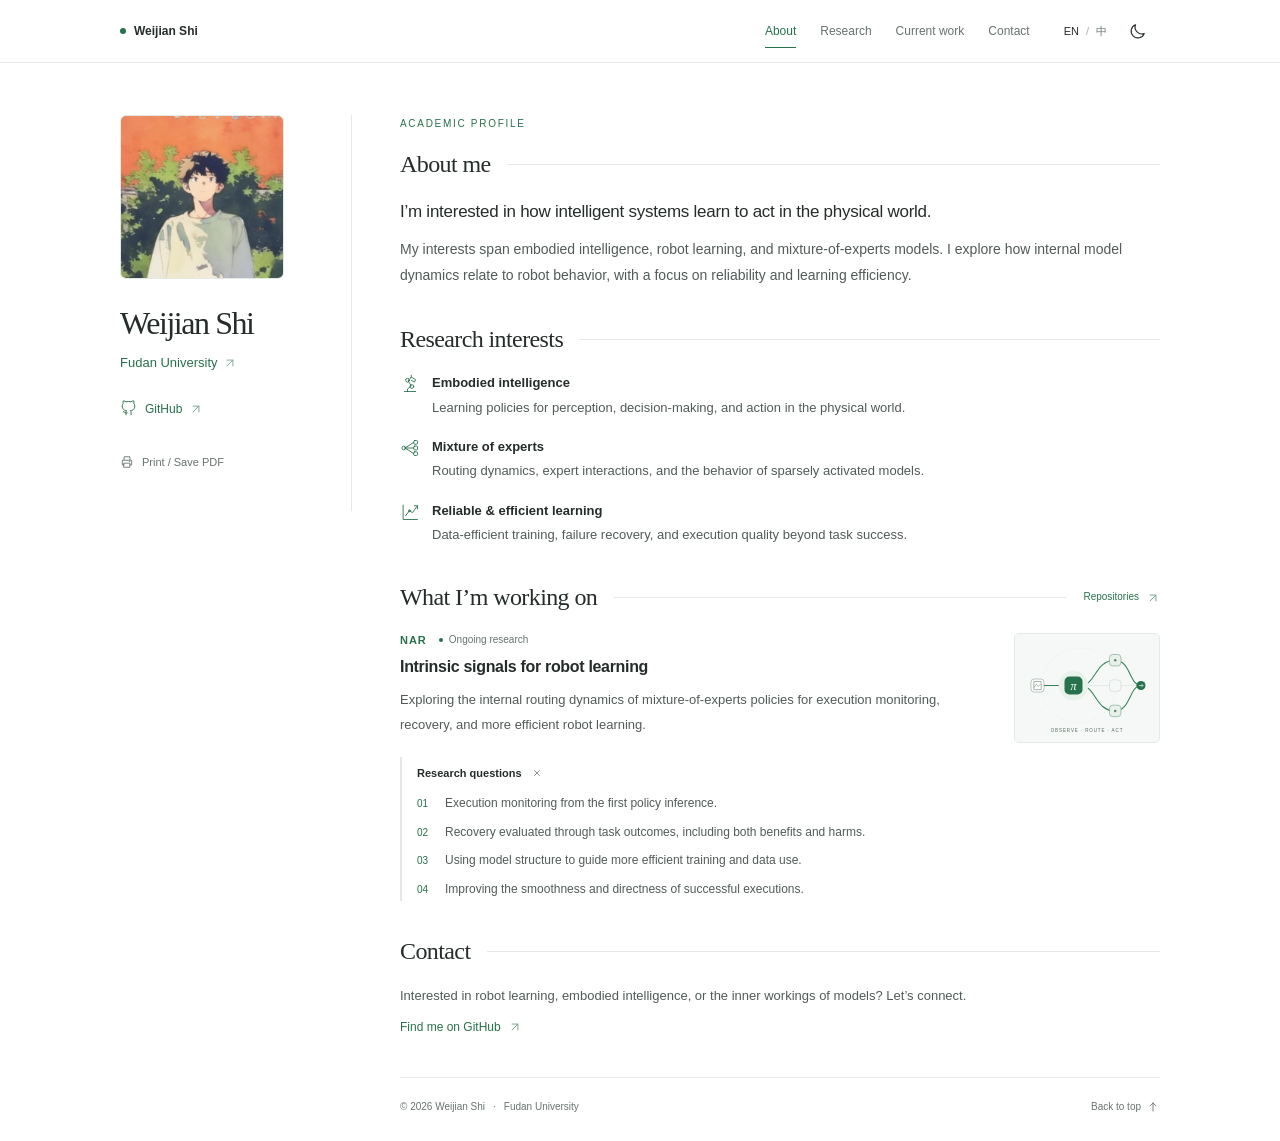
==== index.html @ e6be7014 "Rename research projects to what I am working on" ====
<!doctype html>
<html lang="en" data-theme="light">
<head>
  <meta charset="utf-8">
  <meta name="viewport" content="width=device-width, initial-scale=1">
  <meta name="color-scheme" content="light dark">
  <meta name="theme-color" content="#ffffff">
  <title>Weijian Shi | Fudan University</title>
  <meta name="description" content="Weijian Shi at Fudan University. Research interests in embodied intelligence, robot learning, and mixture-of-experts models." data-en="Weijian Shi at Fudan University. Research interests in embodied intelligence, robot learning, and mixture-of-experts models." data-zh="Weijian Shi，复旦大学。关注具身智能、机器人学习与混合专家模型。">
  <link rel="canonical" href="https://weijiansh1.github.io/weijianshi.github.io/">
  <meta property="og:type" content="website">
  <meta property="og:title" content="Weijian Shi | Fudan University">
  <meta property="og:description" content="Weijian Shi at Fudan University. Research interests in embodied intelligence, robot learning, and mixture-of-experts models." data-en="Weijian Shi at Fudan University. Research interests in embodied intelligence, robot learning, and mixture-of-experts models." data-zh="Weijian Shi，复旦大学。关注具身智能、机器人学习与混合专家模型。">
  <meta property="og:url" content="https://weijiansh1.github.io/weijianshi.github.io/">
  <link rel="icon" type="image/svg+xml" href="assets/favicon.svg">
  <script src="assets/preferences.js"></script>
  <link rel="stylesheet" href="assets/resume.css">
  <script src="assets/main.js" defer></script>
  <script type="application/ld+json">{"@context": "https://schema.org", "@type": "Person", "name": "Weijian Shi", "url": "https://weijiansh1.github.io/weijianshi.github.io/", "affiliation": {"@type": "Organization", "name": "Fudan University"}, "sameAs": ["https://github.com/weijiansh1"]}</script>
</head>
<body>
  <a class="skip-link" href="#main" data-en="Skip to content" data-zh="跳转到正文">Skip to content</a>
  <svg class="icon-library" xmlns="http://www.w3.org/2000/svg" aria-hidden="true">
    <symbol id="icon-external" viewBox="0 0 24 24"><path d="M7 17 17 7M7 7h10v10"/></symbol>
    <symbol id="icon-github" viewBox="0 0 24 24"><path d="M9 19c-4 1.2-4-2-6-2m12 5v-3.9a3.4 3.4 0 0 0-1-2.6c3.3-.4 6.8-1.6 6.8-7.3a5.7 5.7 0 0 0-1.5-4 5.3 5.3 0 0 0-.1-4s-1.3-.4-4.3 1.5a14.7 14.7 0 0 0-7.8 0C4.1-.2 2.8.2 2.8.2a5.3 5.3 0 0 0-.1 4 5.7 5.7 0 0 0-1.5 4c0 5.7 3.5 6.9 6.8 7.3a3.4 3.4 0 0 0-1 2.6V22" transform="translate(2 1) scale(.85)"/></symbol>
    <symbol id="icon-moon" viewBox="0 0 24 24"><path d="M20.3 15.3A9 9 0 0 1 8.7 3.7 9 9 0 1 0 20.3 15.3Z"/></symbol>
    <symbol id="icon-sun" viewBox="0 0 24 24"><circle cx="12" cy="12" r="4"/><path d="M12 2v2m0 16v2M2 12h2m16 0h2M5 5l1.5 1.5m11 11L19 19M5 19l1.5-1.5m11-11L19 5"/></symbol>
    <symbol id="icon-mail" viewBox="0 0 24 24"><rect x="3" y="5" width="18" height="14" rx="2"/><path d="m3 6 9 7 9-7"/></symbol>
    <symbol id="icon-embodied" viewBox="0 0 32 32"><path d="M7 28h18M12 28v-4l6-5-5-8 5-6m2 1 5 3-2 4-5-3"/><circle cx="12" cy="10" r="3"/><circle cx="19" cy="20" r="3"/><path d="M18 2v4"/></symbol>
    <symbol id="icon-experts" viewBox="0 0 32 32"><path d="m8 16 14-9M8 16h14M8 16l14 9"/><circle cx="6" cy="16" r="3"/><rect x="22" y="4" width="6" height="6" rx="1.5"/><rect x="22" y="13" width="6" height="6" rx="1.5"/><rect x="22" y="22" width="6" height="6" rx="1.5"/></symbol>
    <symbol id="icon-learning" viewBox="0 0 32 32"><path d="M5 5v23h23M9 22l6-8 5 3 8-11M23 6h5v5"/><circle cx="15" cy="14" r="1.5"/></symbol>
    <symbol id="icon-plus" viewBox="0 0 24 24"><path d="M5 12h14m-7-7v14"/></symbol>
    <symbol id="icon-up" viewBox="0 0 24 24"><path d="M12 19V5m-5 5 5-5 5 5"/></symbol>
    <symbol id="icon-print" viewBox="0 0 24 24"><path d="M7 8V3h10v5M7 17H4V9h16v8h-3M7 14h10v7H7zM16 11h1"/></symbol>
  </svg>
  <header class="site-header">
    <div class="header-inner container">
      <a class="home-link" href="#about"><span class="brand-dot" aria-hidden="true"></span>Weijian Shi</a>
      <nav class="desktop-nav" aria-label="Main navigation" data-en="Main navigation" data-zh="主导航" data-translate-attribute="aria-label">
        <a class="nav-link" href="#about" aria-current="location" data-en="About" data-zh="简介">About</a>
        <a class="nav-link" href="#research" data-en="Research" data-zh="研究">Research</a>
        <a class="nav-link" href="#work" data-en="Current work" data-zh="在做的事">Current work</a>

        <a class="nav-link" href="#contact" data-en="Contact" data-zh="联系">Contact</a>
      </nav>
      <div class="header-actions">
        <button class="language-button js-control" type="button" aria-label="Switch to Chinese" data-language-toggle><span lang="en">EN</span><span class="language-divider">/</span><span lang="zh-CN">中</span></button>
        <button class="icon-button theme-button js-control" type="button" aria-label="Switch to dark theme" data-theme-toggle><svg class="icon moon" aria-hidden="true"><use href="#icon-moon"/></svg><svg class="icon sun" aria-hidden="true"><use href="#icon-sun"/></svg></button>
        <button class="icon-button menu-toggle js-control" type="button" aria-controls="mobile-nav" aria-expanded="false" aria-label="Open navigation" data-menu-toggle><span></span><span></span></button>
      </div>
    </div>
    <nav id="mobile-nav" class="mobile-nav container" aria-label="Mobile navigation" data-en="Mobile navigation" data-zh="移动端导航" data-translate-attribute="aria-label" hidden>
      <a href="#about" data-en="About" data-zh="简介">About</a>
      <a href="#research" data-en="Research" data-zh="研究">Research</a>
      <a href="#work" data-en="Current work" data-zh="在做的事">Current work</a>

      <a href="#contact" data-en="Contact" data-zh="联系">Contact</a>
    </nav>
  </header>
  <div class="resume-layout container">
    <aside class="resume-sidebar" aria-labelledby="profile-name">
      <figure class="resume-portrait"><img class="portrait" src="assets/avatar.jpg" alt="Weijian Shi" width="164" height="164" decoding="async"></figure>
      <div class="sidebar-identity">
        <h1 id="profile-name">Weijian Shi</h1>
        <a class="affiliation" href="https://www.fudan.edu.cn/" target="_blank" rel="noopener noreferrer"><span data-en="Fudan University" data-zh="复旦大学">Fudan University</span><svg class="icon small" aria-hidden="true"><use href="#icon-external"/></svg></a>
        <div class="profile-links">
          <a class="text-link" href="https://github.com/weijiansh1" target="_blank" rel="noopener noreferrer"><svg class="icon" aria-hidden="true"><use href="#icon-github"/></svg>GitHub<svg class="icon small" aria-hidden="true"><use href="#icon-external"/></svg></a>



        </div>
        <button class="print-button js-control" type="button" data-print><svg class="icon small" aria-hidden="true"><use href="#icon-print"/></svg><span data-en="Print / Save PDF" data-zh="打印 / 保存 PDF">Print / Save PDF</span></button>
      </div>
    </aside>
    <main id="main" class="resume-content">
      <section class="section about-section" id="about" aria-labelledby="about-title">
        <p class="document-label" data-en="Academic profile" data-zh="学术简介">Academic profile</p>
        <div class="section-heading"><h2 id="about-title" data-en="About me" data-zh="关于我">About me</h2><span class="heading-rule" aria-hidden="true"></span></div>
        <p class="profile-intro"><span data-en="I’m interested in how intelligent systems learn to act in the physical world." data-zh="我关注智能系统如何学习，并在真实的物理世界中行动。">I’m interested in how intelligent systems learn to act in the physical world.</span></p>
        <p class="profile-bio"><span data-en="My interests span embodied intelligence, robot learning, and mixture-of-experts models. I explore how internal model dynamics relate to robot behavior, with a focus on reliability and learning efficiency." data-zh="我的研究兴趣包括具身智能、机器人学习与混合专家模型。我关注模型内部动态与机器人行为之间的联系，并探索如何提升执行可靠性与学习效率。">My interests span embodied intelligence, robot learning, and mixture-of-experts models. I explore how internal model dynamics relate to robot behavior, with a focus on reliability and learning efficiency.</span></p>
      </section>
      <section class="section" id="research" aria-labelledby="research-title">
        <div class="section-heading"><h2 id="research-title" data-en="Research interests" data-zh="研究方向">Research interests</h2><span class="heading-rule" aria-hidden="true"></span></div>
        <div class="research-list"><article class="research-item research-embodied"><div class="research-icon"><svg class="icon" aria-hidden="true"><use href="#icon-embodied"/></svg></div><h3 data-en="Embodied intelligence" data-zh="具身智能">Embodied intelligence</h3><p data-en="Learning policies for perception, decision-making, and action in the physical world." data-zh="探索物理世界中的感知、决策与行动，以及支撑这些能力的学习策略。">Learning policies for perception, decision-making, and action in the physical world.</p><p class="research-keywords" data-en="Perception · Decision · Action" data-zh="感知 · 决策 · 行动">Perception · Decision · Action</p></article>
<article class="research-item research-experts"><div class="research-icon"><svg class="icon" aria-hidden="true"><use href="#icon-experts"/></svg></div><h3 data-en="Mixture of experts" data-zh="混合专家模型">Mixture of experts</h3><p data-en="Routing dynamics, expert interactions, and the behavior of sparsely activated models." data-zh="理解稀疏模型中的路由动态、专家交互及其与模型行为的联系。">Routing dynamics, expert interactions, and the behavior of sparsely activated models.</p><p class="research-keywords" data-en="Routing · Structure · Behavior" data-zh="路由 · 结构 · 行为">Routing · Structure · Behavior</p></article>
<article class="research-item research-learning"><div class="research-icon"><svg class="icon" aria-hidden="true"><use href="#icon-learning"/></svg></div><h3 data-en="Reliable &amp; efficient learning" data-zh="可靠与高效的学习">Reliable &amp; efficient learning</h3><p data-en="Data-efficient training, failure recovery, and execution quality beyond task success." data-zh="研究高效的数据利用、失败恢复，以及任务成功之外的执行质量。">Data-efficient training, failure recovery, and execution quality beyond task success.</p><p class="research-keywords" data-en="Efficiency · Recovery · Quality" data-zh="效率 · 恢复 · 质量">Efficiency · Recovery · Quality</p></article></div>
      </section>
      <section class="section" id="work" aria-labelledby="work-title">
        <div class="section-heading"><h2 id="work-title" data-en="What I’m working on" data-zh="我在做的事">What I’m working on</h2><span class="heading-rule" aria-hidden="true"></span><a class="text-link section-link" href="https://github.com/weijiansh1?tab=repositories" target="_blank" rel="noopener noreferrer"><span data-en="Repositories" data-zh="代码仓库">Repositories</span><svg class="icon small" aria-hidden="true"><use href="#icon-external"/></svg></a></div>
        <div class="projects-list"><article class="project"><div class="project-main"><div class="project-visual"><img class="" src="assets/nar-overview.svg" alt="Conceptual illustration of routing pathways in a robot policy" width="352" height="264" decoding="async" data-en="Conceptual illustration of routing pathways in a robot policy" data-zh="机器人策略中路由路径的概念示意图" data-translate-attribute="alt" loading="lazy"></div><div class="project-content"><div class="project-meta"><span class="project-name">NAR</span><span class="project-status" data-en="Ongoing research" data-zh="进行中的研究">Ongoing research</span></div><h3 data-en="Intrinsic signals for robot learning" data-zh="面向机器人学习的内在信号">Intrinsic signals for robot learning</h3><p data-en="Exploring the internal routing dynamics of mixture-of-experts policies for execution monitoring, recovery, and more efficient robot learning." data-zh="探索混合专家策略的内部路由动态，研究其在执行监测、失败恢复与高效机器人学习中的作用。">Exploring the internal routing dynamics of mixture-of-experts policies for execution monitoring, recovery, and more efficient robot learning.</p></div></div><details class="project-details" open><summary><span data-en="Research questions" data-zh="研究问题">Research questions</span><svg class="icon" aria-hidden="true"><use href="#icon-plus"/></svg></summary><ol role="list"><li><span class="question-number" aria-hidden="true">01</span><span data-en="Execution monitoring from the first policy inference." data-zh="从第一次策略推理开始进行执行监测。">Execution monitoring from the first policy inference.</span></li><li><span class="question-number" aria-hidden="true">02</span><span data-en="Recovery evaluated through task outcomes, including both benefits and harms." data-zh="通过任务结果评估恢复操作，同时考察收益与损害。">Recovery evaluated through task outcomes, including both benefits and harms.</span></li><li><span class="question-number" aria-hidden="true">03</span><span data-en="Using model structure to guide more efficient training and data use." data-zh="利用模型结构探索更高效的训练与数据利用方式。">Using model structure to guide more efficient training and data use.</span></li><li><span class="question-number" aria-hidden="true">04</span><span data-en="Improving the smoothness and directness of successful executions." data-zh="提升成功执行过程的流畅性，减少不必要的动作。">Improving the smoothness and directness of successful executions.</span></li></ol></details></article></div>
      </section>

      <section class="section contact-section" id="contact" aria-labelledby="contact-title">
        <div class="section-heading"><h2 id="contact-title" data-en="Contact" data-zh="联系我">Contact</h2><span class="heading-rule" aria-hidden="true"></span></div>
        <p class="contact-copy"><span data-en="Interested in robot learning, embodied intelligence, or the inner workings of models? Let’s connect." data-zh="如果你也关注机器人学习、具身智能，或模型内部的工作机制，欢迎交流。">Interested in robot learning, embodied intelligence, or the inner workings of models? Let’s connect.</span></p>
        <div class="contact-links"><a class="text-link" href="https://github.com/weijiansh1" target="_blank" rel="noopener noreferrer"><span data-en="Find me on GitHub" data-zh="在 GitHub 上找到我">Find me on GitHub</span><svg class="icon small" aria-hidden="true"><use href="#icon-external"/></svg></a></div>
      </section>
      <footer class="site-footer"><p>© 2026 Weijian Shi<span class="footer-dot">·</span><span data-en="Fudan University" data-zh="复旦大学">Fudan University</span></p><a class="back-top" href="#about"><span data-en="Back to top" data-zh="回到顶部">Back to top</span><svg class="icon small" aria-hidden="true"><use href="#icon-up"/></svg></a></footer>
    </main>
  </div>
</body>
</html>
---- assets/resume.css ----
@charset "UTF-8";

:root {
  color-scheme: light;
  --page: #fff;
  --ink: #252c2a;
  --body: #525b57;
  --muted: #68736d;
  --accent: #28714d;
  --line: #e4e9e5;
  --soft: #f6f8f7;
  --accent-soft: #edf5ef;
  --sans: -apple-system, BlinkMacSystemFont, 'Segoe UI', 'Noto Sans', 'PingFang SC', 'Microsoft YaHei', sans-serif;
  --serif: Georgia, 'Times New Roman', 'Songti SC', 'Noto Serif CJK SC', serif;
}
:root[data-theme="dark"] {
  color-scheme: dark;
  --page: #1c1e21;
  --ink: #eceeed;
  --body: #bac2bd;
  --muted: #a1ada5;
  --accent: #96c5a8;
  --line: #343c37;
  --soft: #262a2c;
  --accent-soft: #283c30;
}
*, *::before, *::after { box-sizing: border-box; }
html { scroll-behavior: smooth; scroll-padding-top: 95px; }
body { margin: 0; background: var(--page); color: var(--ink); font: 14px/1.85 var(--sans); -webkit-font-smoothing: antialiased; }
a { color: inherit; text-decoration: none; }
button { color: inherit; font: inherit; cursor: pointer; touch-action: manipulation; }
button, a { -webkit-tap-highlight-color: transparent; }
button:focus-visible, a:focus-visible, summary:focus-visible { outline: 2px solid var(--accent); outline-offset: 5px; border-radius: 2px; }
::selection { color: var(--ink); background: var(--accent-soft); }
[hidden] { display: none !important; }
.container { width: min(1040px, calc(100% - 80px)); margin-inline: auto; }
.icon-library { width: 0; height: 0; position: absolute; overflow: hidden; }
.icon { width: 18px; height: 18px; flex-shrink: 0; fill: none; stroke: currentColor; stroke-width: 1.5; stroke-linecap: round; stroke-linejoin: round; }
.icon.small { width: 14px; height: 14px; }
.skip-link { position: fixed; z-index: 100; top: 12px; left: 20px; padding: 10px 20px; color: var(--page); background: var(--ink); transform: translateY(-160%); }
.skip-link:focus { transform: translateY(0); }
.js-control { display: none; }
.js .js-control { display: inline-flex; }

/* A quiet toolbar keeps the document itself in focus. */
.site-header { position: sticky; top: 0; z-index: 20; border-bottom: 1px solid var(--line); background: var(--page); }
.header-inner { display: flex; align-items: center; gap: 27px; min-height: 62px; }
.home-link { display: inline-flex; align-items: center; gap: 8px; font-size: 12px; font-weight: 600; color: var(--ink); white-space: nowrap; }
.brand-dot { width: 6px; height: 6px; border-radius: 50%; background: var(--accent); }
.home-link:hover { color: var(--accent); }
.desktop-nav { display: flex; align-items: center; gap: 24px; margin-left: auto; }
.nav-link { position: relative; padding-block: 10px; color: var(--muted); font-size: 12px; }
.nav-link::after { content: ''; position: absolute; bottom: 4px; left: 0; right: 0; height: 1px; background: var(--accent); transform: scaleX(0); transition: transform 160ms ease; }
.nav-link:hover, .nav-link[aria-current] { color: var(--accent); }
.nav-link:hover::after, .nav-link[aria-current]::after { transform: scaleX(1); }
.header-actions { display: flex; align-items: center; gap: 2px; }
.language-button { align-items: center; gap: 7px; min-height: 44px; padding: 8px 7px; background: none; border: 0; font-size: 11px; }
.language-divider { color: var(--muted); opacity: .55; }
.language-button [lang="zh-CN"] { color: var(--muted); }
[data-language="zh"] .language-button [lang="zh-CN"] { color: var(--ink); }
[data-language="zh"] .language-button [lang="en"] { color: var(--muted); }
.icon-button { align-items: center; justify-content: center; width: 44px; height: 44px; padding: 12px; border: 0; border-radius: 50%; background: none; }
.icon-button:hover { background: var(--soft); }
.theme-button .sun { display: none; }
[data-theme="dark"] .theme-button .sun { display: block; }
[data-theme="dark"] .theme-button .moon { display: none; }
.js .menu-toggle { display: none; }
.mobile-nav { padding-block: 8px 18px; }

/* Personal information remains visible beside the reading column. */
.resume-layout { display: grid; grid-template-columns: 232px minmax(0, 1fr); gap: 48px; align-items: start; padding-top: 52px; }
.resume-sidebar { position: sticky; top: 104px; border-right: 1px solid var(--line); padding: 0 31px 30px 0; }
.resume-portrait { width: 164px; margin: 0 0 25px; }
.portrait { display: block; width: 100%; height: auto; aspect-ratio: 1; object-fit: cover; border-radius: 6px; border: 1px solid var(--line); }
h1 { margin: 0; font: 32px/1.2 var(--serif); letter-spacing: -.045em; }
.affiliation { display: inline-flex; align-items: center; gap: 5px; margin-top: 9px; color: var(--accent); font-size: 13px; }
.affiliation .icon { opacity: .65; }
.affiliation:hover { text-decoration: underline; text-underline-offset: 4px; }
.profile-links { display: flex; flex-direction: column; align-items: flex-start; gap: 7px; margin-top: 22px; }
.text-link { display: inline-flex; align-items: center; gap: 7px; color: var(--accent); font-size: 12px; overflow-wrap: anywhere; }
.text-link:hover { text-decoration: underline; text-underline-offset: 4px; }
.text-link .icon.small { opacity: .7; }
.print-button { align-items: center; gap: 8px; margin-top: 23px; padding: 7px 0; min-height: 38px; background: none; border: 0; color: var(--muted); font-size: 11px; }
.print-button:hover { color: var(--accent); }

/* Section rules and aligned entries follow the rhythm of an academic CV. */
.resume-content { min-width: 0; }
.section + .section { margin-top: 35px; }
.document-label { margin: 0 0 15px; color: var(--accent); font-size: 10px; letter-spacing: .17em; text-transform: uppercase; }
.section-heading { display: flex; align-items: center; gap: 17px; margin-bottom: 17px; }
h2 { margin: 0; font: 24px/1.3 var(--serif); letter-spacing: -.025em; }
.heading-rule { flex: 1; height: 1px; min-width: 16px; background: var(--line); }
.section-link { font-size: 10px; flex-shrink: 0; }
.profile-intro { margin: 0 0 11px; max-width: 690px; font-size: 17px; line-height: 1.75; letter-spacing: -.015em; text-wrap: pretty; }
.profile-bio { margin: 0; color: var(--body); }
.research-list { display: grid; gap: 17px; }
.research-item { display: grid; grid-template-columns: 21px minmax(0, 1fr); column-gap: 11px; row-gap: 2px; }
.research-icon { grid-column: 1; grid-row: 1 / span 2; padding-top: 2px; color: var(--accent); }
.research-icon .icon { display: block; width: 20px; height: 20px; stroke-width: 1.4; }
.research-item h3 { margin: 0; font-size: 13px; font-weight: 600; line-height: 1.7; }
.research-item p { grid-column: 2; margin: 0; color: var(--body); font-size: 13px; line-height: 1.75; }
.research-keywords { display: none; }
.projects-list { display: grid; gap: 27px; }
.project + .project { padding-top: 25px; border-top: 1px solid var(--line); }
.project-main { display: grid; grid-template-columns: minmax(0, 1fr) 146px; gap: 25px; align-items: start; }
.project-content { grid-column: 1; grid-row: 1; }
.project-visual { display: grid; place-items: center; grid-column: 2; grid-row: 1; margin-top: 3px; min-height: 109px; border: 1px solid var(--line); border-radius: 5px; overflow: hidden; background: var(--soft); }
.project-visual img { display: block; width: 100%; height: auto; object-fit: contain; }
.project-wordmark { font: 27px var(--serif); color: var(--accent); }
.project-meta { display: flex; flex-wrap: wrap; align-items: center; gap: 12px; margin-bottom: 5px; }
.project-name { color: var(--accent); font-size: 11px; font-weight: 650; letter-spacing: .09em; }
.project-status { display: inline-flex; align-items: center; gap: 6px; color: var(--muted); font-size: 10px; }
.project-status::before { content: ''; width: 4px; height: 4px; border-radius: 50%; background: var(--accent); }
.project h3 { margin: 0 0 9px; font-size: 16px; font-weight: 600; line-height: 1.5; letter-spacing: -.02em; }
.project p { margin: 0; color: var(--body); font-size: 13px; line-height: 1.85; }
.project-details { margin-top: 14px; padding-left: 15px; border-left: 2px solid var(--line); }
.project-details summary { display: flex; align-items: center; gap: 9px; width: fit-content; min-height: 32px; color: var(--ink); font-size: 11px; font-weight: 550; cursor: pointer; list-style: none; }
.project-details summary::-webkit-details-marker { display: none; }
.project-details summary .icon { color: var(--muted); width: 12px; height: 12px; transition: transform 150ms ease; }
.project-details[open] summary .icon { transform: rotate(45deg); }
.project-details ol { display: grid; gap: 7px; list-style: none; padding: 4px 0 0; margin: 0; }
.project-details li { display: flex; gap: 10px; color: var(--body); font-size: 12px; line-height: 1.8; }
.question-number { flex: 0 0 18px; color: var(--accent); font-size: 10px; padding-top: 2px; font-variant-numeric: tabular-nums; }
.project-links { display: flex; flex-wrap: wrap; gap: 8px 15px; margin-top: 10px; }
.publication { display: grid; grid-template-columns: 44px minmax(0, 1fr); gap: 16px; padding-block: 17px; border-bottom: 1px solid var(--line); }
.publication:first-child { padding-top: 0; }
.publication:last-child { border-bottom: 0; padding-bottom: 0; }
.publication-year { color: var(--muted); font-size: 11px; }
.publication h3 { margin: 0 0 5px; font-size: 15px; font-weight: 600; line-height: 1.6; }
.publication p { margin: 2px 0; color: var(--body); font-size: 12px; }
.publication .venue { color: var(--accent); }
.contact-copy { margin: 0; color: var(--body); font-size: 13px; }
.contact-links { display: flex; flex-wrap: wrap; gap: 8px 20px; margin-top: 8px; }
.site-footer { display: flex; align-items: center; justify-content: space-between; gap: 15px; margin-top: 39px; padding-block: 20px 25px; border-top: 1px solid var(--line); color: var(--muted); font-size: 10px; }
.site-footer p { margin: 0; }
.footer-dot { padding-inline: 8px; }
.back-top { display: inline-flex; align-items: center; gap: 5px; white-space: nowrap; }
.back-top:hover { color: var(--accent); }
[lang="zh-CN"] .profile-bio, [lang="zh-CN"] .research-item p, [lang="zh-CN"] .project p { line-height: 1.95; }
[lang="zh-CN"] h2 { letter-spacing: .04em; font-size: 22px; }

@media (max-width: 980px) {
  .container { width: calc(100% - 64px); }
  .resume-layout { grid-template-columns: 190px minmax(0, 1fr); gap: 32px; }
  .resume-sidebar { padding-right: 24px; }
  .resume-portrait { width: 144px; }
  h1 { font-size: 28px; }
  .project-main { grid-template-columns: minmax(0, 1fr) 116px; gap: 19px; }
  .project-visual { min-height: 86px; }
  .header-inner { gap: 18px; }
  .desktop-nav { gap: 18px; }
}
@media (max-width: 760px) {
  html { scroll-padding-top: 82px; }
  .container { width: calc(100% - 40px); }
  .header-inner { min-height: 58px; gap: 10px; }
  .desktop-nav { display: none; }
  .header-actions { margin-left: auto; }
  html:not(.js) .header-inner { flex-wrap: wrap; padding-block: 10px; }
  html:not(.js) .desktop-nav { display: flex; flex-wrap: wrap; margin-left: 0; }
  .js .menu-toggle { display: inline-flex; flex-direction: column; gap: 5px; }
  .menu-toggle span { display: block; width: 17px; height: 1px; background: currentColor; transition: transform 150ms ease; }
  .menu-toggle[aria-expanded="true"] span:first-child { transform: translateY(3px) rotate(45deg); }
  .menu-toggle[aria-expanded="true"] span:last-child { transform: translateY(-3px) rotate(-45deg); }
  .mobile-nav:not([hidden]) { display: grid; grid-template-columns: repeat(2, 1fr); gap: 2px 20px; }
  .mobile-nav a { padding: 9px 4px; font-size: 13px; }
  .resume-layout { display: block; padding-top: 30px; }
  .resume-sidebar { display: grid; grid-template-columns: minmax(0, 1fr); gap: 21px; position: static; padding: 0 0 27px; margin-bottom: 28px; border-right: 0; border-bottom: 1px solid var(--line); }
  .resume-sidebar:has(.resume-portrait) { grid-template-columns: 104px minmax(0, 1fr); }
  .resume-portrait { width: 104px; margin: 0; }
  .sidebar-identity { align-self: center; }
  h1 { font-size: 30px; }
  .affiliation { margin-top: 5px; font-size: 12px; }
  .profile-links { flex-direction: row; flex-wrap: wrap; gap: 7px 14px; margin-top: 10px; }
  .print-button { margin-top: 5px; min-height: 32px; }
  .document-label { font-size: 9px; margin-bottom: 10px; }
  .section-heading { gap: 13px; margin-bottom: 14px; }
  h2 { font-size: 23px; }
  .section + .section { margin-top: 31px; }
  .profile-intro { font-size: 16px; line-height: 1.85; }
  .profile-bio { font-size: 14px; }
  .research-list { gap: 19px; }
  .research-item h3 { font-size: 14px; }
  .research-item p { font-size: 13px; }
  .project-main { grid-template-columns: minmax(0, 1fr) 88px; gap: 16px; }
  .project-visual { min-height: 66px; margin-top: 5px; }
  .project h3 { font-size: 16px; }
  .project-details { margin-top: 13px; padding-left: 12px; }
  .project-details summary { min-height: 40px; }
  .project-details li { font-size: 13px; }
  .site-footer { font-size: 9px; align-items: flex-start; }
}
@media (max-width: 430px) {
  .project-main { grid-template-columns: minmax(0, 1fr) 96px; gap: 7px 16px; }
  .project-content { display: contents; }
  .project-meta { grid-column: 1; margin-bottom: 0; }
  .project h3 { grid-column: 1; margin-bottom: 0; }
  .project-visual { grid-column: 2; grid-row: 1 / span 2; min-height: 72px; margin-top: 3px; }
  .project p, .project-links { grid-column: 1 / -1; }
}
@media (max-width: 360px) {
  .container { width: calc(100% - 32px); }
  .resume-sidebar:has(.resume-portrait) { grid-template-columns: 82px minmax(0, 1fr); gap: 17px; }
  .resume-portrait { width: 82px; }
  h1 { font-size: 27px; }
  .section-heading { gap: 9px; }
  h2 { font-size: 21px; }
}
@media (prefers-reduced-motion: reduce) {
  html { scroll-behavior: auto; }
  *, *::before, *::after { animation: none !important; transition: none !important; }
}
@page { size: A4; margin: 16mm; }
@media print {
  :root, :root[data-theme="dark"] { color-scheme: light; --page: #fff; --ink: #252c2a; --body: #525b57; --muted: #68736d; --accent: #28714d; --line: #e4e9e5; --soft: #f6f8f7; }
  body { font-size: 10px; }
  .site-header, .print-button, .back-top, .section-link { display: none !important; }
  .container { width: 100%; }
  .resume-layout { display: grid; grid-template-columns: 136px minmax(0, 1fr); gap: 25px; padding-top: 0; }
  .resume-sidebar, .resume-sidebar:has(.resume-portrait) { display: block; position: static; padding: 0 19px 20px 0; margin: 0; border-bottom: 0; border-right: 1px solid var(--line); }
  .resume-portrait { width: 105px; margin-bottom: 18px; }
  h1 { font-size: 20px; white-space: nowrap; }
  .affiliation, .text-link { font-size: 9px; }
  .profile-links { flex-direction: column; gap: 5px; margin-top: 13px; }
  .document-label { font-size: 8px; margin-bottom: 10px; }
  h2, [lang="zh-CN"] h2 { font-size: 18px; }
  .section-heading { margin-bottom: 10px; }
  .section + .section { margin-top: 22px; }
  .profile-intro { font-size: 12px; margin-bottom: 9px; }
  .profile-bio, .research-item p, .project p, .contact-copy { font-size: 10px; }
  .research-list { gap: 11px; }
  .research-item { grid-template-columns: 16px minmax(0, 1fr); column-gap: 7px; }
  .research-icon .icon { width: 15px; height: 15px; }
  .research-item h3 { font-size: 10px; }
  .project-main { grid-template-columns: minmax(0, 1fr) 88px; gap: 15px; }
  .project-content { display: block; grid-column: 1; grid-row: 1; }
  .project-visual { grid-column: 2; grid-row: 1; width: 88px; min-height: 66px; }
  .project-meta { gap: 9px; }
  .project-name, .project-status { font-size: 8px; }
  .project h3 { font-size: 12px; }
  .project-details { margin-top: 9px; padding-left: 10px; }
  .project-details summary { min-height: 25px; font-size: 9px; }
  .project-details ol { gap: 4px; }
  .project-details li { gap: 5px; font-size: 9px; }
  .question-number { font-size: 8px; flex-basis: 15px; padding-top: 1px; }
  .project, .publication, .research-item, .contact-section { break-inside: avoid; }
  .publication h3 { font-size: 11px; }
  .publication p, .publication-year { font-size: 9px; }
  .site-footer { margin-top: 23px; padding-block: 13px 0; font-size: 8px; }
}
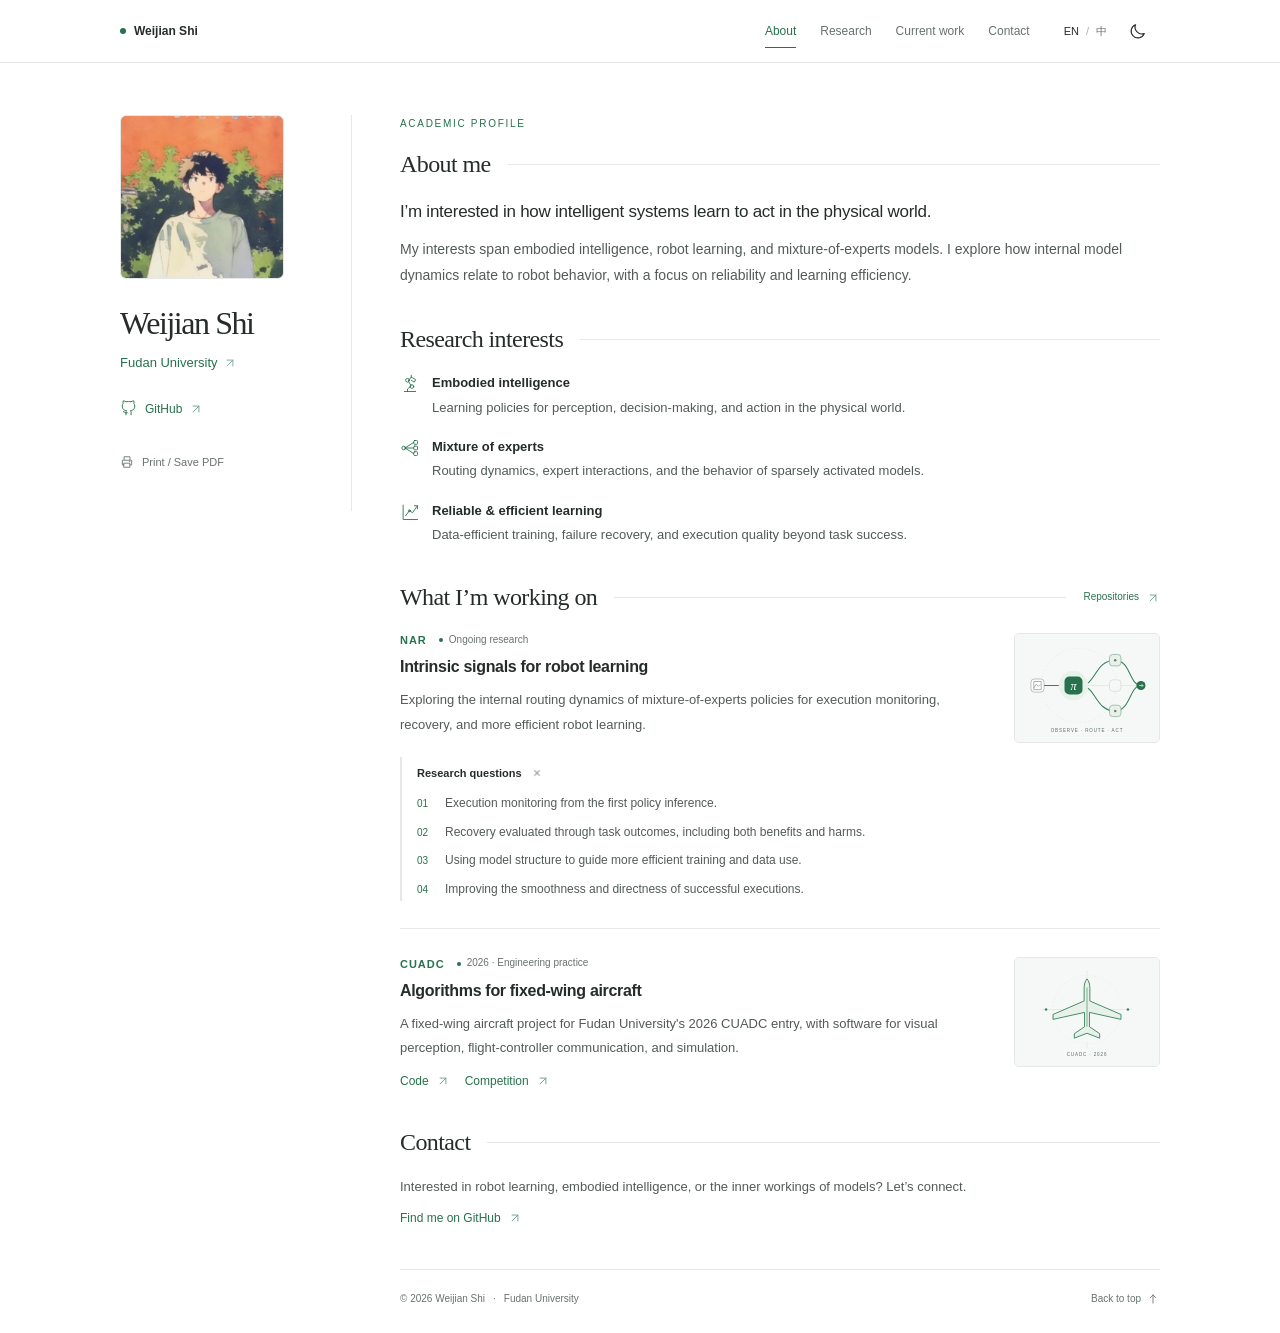
==== commit b0258520: "Add the CUADC fixed-wing aircraft engineering project" ====
--- a/index.html
+++ b/index.html
@@ -87,7 +87,8 @@
       </section>
       <section class="section" id="work" aria-labelledby="work-title">
         <div class="section-heading"><h2 id="work-title" data-en="What I’m working on" data-zh="我在做的事">What I’m working on</h2><span class="heading-rule" aria-hidden="true"></span><a class="text-link section-link" href="https://github.com/weijiansh1?tab=repositories" target="_blank" rel="noopener noreferrer"><span data-en="Repositories" data-zh="代码仓库">Repositories</span><svg class="icon small" aria-hidden="true"><use href="#icon-external"/></svg></a></div>
-        <div class="projects-list"><article class="project"><div class="project-main"><div class="project-visual"><img class="" src="assets/nar-overview.svg" alt="Conceptual illustration of routing pathways in a robot policy" width="352" height="264" decoding="async" data-en="Conceptual illustration of routing pathways in a robot policy" data-zh="机器人策略中路由路径的概念示意图" data-translate-attribute="alt" loading="lazy"></div><div class="project-content"><div class="project-meta"><span class="project-name">NAR</span><span class="project-status" data-en="Ongoing research" data-zh="进行中的研究">Ongoing research</span></div><h3 data-en="Intrinsic signals for robot learning" data-zh="面向机器人学习的内在信号">Intrinsic signals for robot learning</h3><p data-en="Exploring the internal routing dynamics of mixture-of-experts policies for execution monitoring, recovery, and more efficient robot learning." data-zh="探索混合专家策略的内部路由动态，研究其在执行监测、失败恢复与高效机器人学习中的作用。">Exploring the internal routing dynamics of mixture-of-experts policies for execution monitoring, recovery, and more efficient robot learning.</p></div></div><details class="project-details" open><summary><span data-en="Research questions" data-zh="研究问题">Research questions</span><svg class="icon" aria-hidden="true"><use href="#icon-plus"/></svg></summary><ol role="list"><li><span class="question-number" aria-hidden="true">01</span><span data-en="Execution monitoring from the first policy inference." data-zh="从第一次策略推理开始进行执行监测。">Execution monitoring from the first policy inference.</span></li><li><span class="question-number" aria-hidden="true">02</span><span data-en="Recovery evaluated through task outcomes, including both benefits and harms." data-zh="通过任务结果评估恢复操作，同时考察收益与损害。">Recovery evaluated through task outcomes, including both benefits and harms.</span></li><li><span class="question-number" aria-hidden="true">03</span><span data-en="Using model structure to guide more efficient training and data use." data-zh="利用模型结构探索更高效的训练与数据利用方式。">Using model structure to guide more efficient training and data use.</span></li><li><span class="question-number" aria-hidden="true">04</span><span data-en="Improving the smoothness and directness of successful executions." data-zh="提升成功执行过程的流畅性，减少不必要的动作。">Improving the smoothness and directness of successful executions.</span></li></ol></details></article></div>
+        <div class="projects-list"><article class="project"><div class="project-main"><div class="project-visual"><img class="" src="assets/nar-overview.svg" alt="Conceptual illustration of routing pathways in a robot policy" width="352" height="264" decoding="async" data-en="Conceptual illustration of routing pathways in a robot policy" data-zh="机器人策略中路由路径的概念示意图" data-translate-attribute="alt" loading="lazy"></div><div class="project-content"><div class="project-meta"><span class="project-name">NAR</span><span class="project-status" data-en="Ongoing research" data-zh="进行中的研究">Ongoing research</span></div><h3 data-en="Intrinsic signals for robot learning" data-zh="面向机器人学习的内在信号">Intrinsic signals for robot learning</h3><p data-en="Exploring the internal routing dynamics of mixture-of-experts policies for execution monitoring, recovery, and more efficient robot learning." data-zh="探索混合专家策略的内部路由动态，研究其在执行监测、失败恢复与高效机器人学习中的作用。">Exploring the internal routing dynamics of mixture-of-experts policies for execution monitoring, recovery, and more efficient robot learning.</p></div></div><details class="project-details" open><summary><span data-en="Research questions" data-zh="研究问题">Research questions</span><svg class="icon" aria-hidden="true"><use href="#icon-plus"/></svg></summary><ol role="list"><li><span class="question-number" aria-hidden="true">01</span><span data-en="Execution monitoring from the first policy inference." data-zh="从第一次策略推理开始进行执行监测。">Execution monitoring from the first policy inference.</span></li><li><span class="question-number" aria-hidden="true">02</span><span data-en="Recovery evaluated through task outcomes, including both benefits and harms." data-zh="通过任务结果评估恢复操作，同时考察收益与损害。">Recovery evaluated through task outcomes, including both benefits and harms.</span></li><li><span class="question-number" aria-hidden="true">03</span><span data-en="Using model structure to guide more efficient training and data use." data-zh="利用模型结构探索更高效的训练与数据利用方式。">Using model structure to guide more efficient training and data use.</span></li><li><span class="question-number" aria-hidden="true">04</span><span data-en="Improving the smoothness and directness of successful executions." data-zh="提升成功执行过程的流畅性，减少不必要的动作。">Improving the smoothness and directness of successful executions.</span></li></ol></details></article>
+<article class="project"><div class="project-main"><div class="project-visual"><img class="" src="assets/cuadc-overview.svg" alt="Conceptual illustration of a fixed-wing aircraft" width="352" height="264" decoding="async" data-en="Conceptual illustration of a fixed-wing aircraft" data-zh="固定翼飞行器概念插图" data-translate-attribute="alt" loading="lazy"></div><div class="project-content"><div class="project-meta"><span class="project-name">CUADC</span><span class="project-status" data-en="2026 · Engineering practice" data-zh="2026 · 工程实践">2026 · Engineering practice</span></div><h3 data-en="Algorithms for fixed-wing aircraft" data-zh="固定翼飞行器算法开发">Algorithms for fixed-wing aircraft</h3><p data-en="A fixed-wing aircraft project for Fudan University&#x27;s 2026 CUADC entry, with software for visual perception, flight-controller communication, and simulation." data-zh="复旦大学 2026 年中国大学生飞行器设计创新大赛固定翼飞行器项目，涉及视觉感知、飞控通信与仿真等算法及软件工作。">A fixed-wing aircraft project for Fudan University&#x27;s 2026 CUADC entry, with software for visual perception, flight-controller communication, and simulation.</p><div class="project-links"><a class="text-link" href="https://github.com/weijiansh1/Fixd-wing-RSI" target="_blank" rel="noopener noreferrer"><span data-en="Code" data-zh="代码">Code</span><svg class="icon small" aria-hidden="true"><use href="#icon-external"/></svg></a><a class="text-link" href="https://cuadc.cn/" target="_blank" rel="noopener noreferrer"><span data-en="Competition" data-zh="赛事介绍">Competition</span><svg class="icon small" aria-hidden="true"><use href="#icon-external"/></svg></a></div></div></div></article></div>
       </section>
 
       <section class="section contact-section" id="contact" aria-labelledby="contact-title">
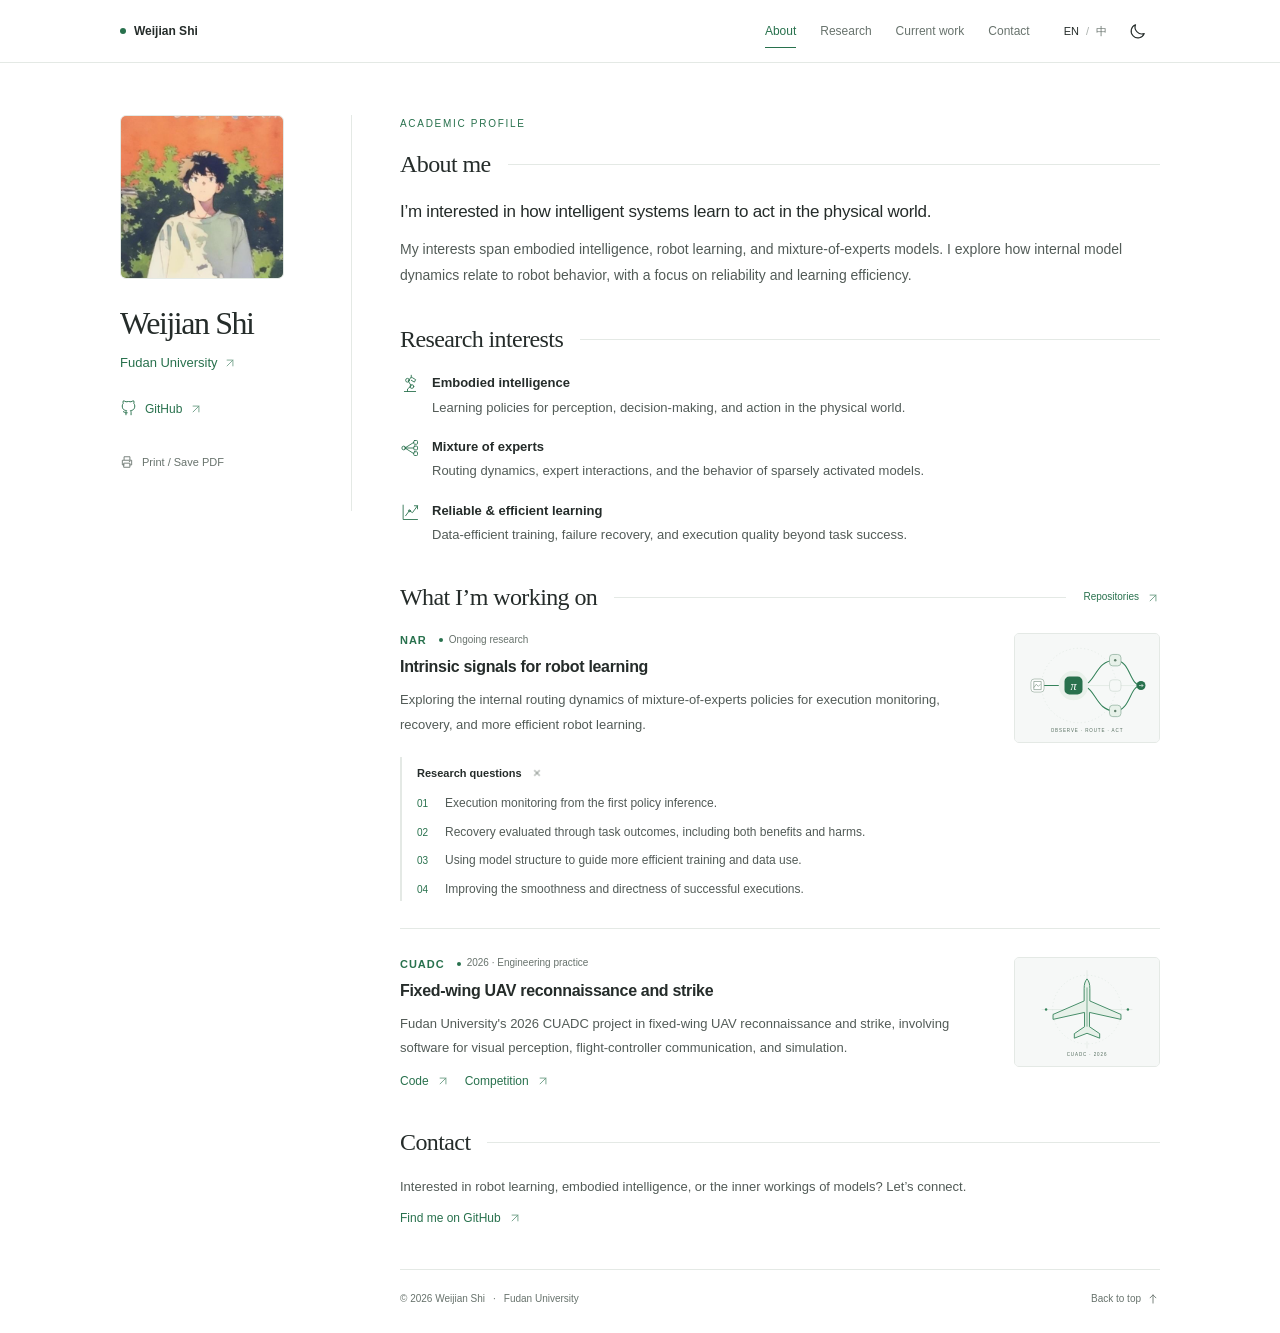
==== commit 41f9b4c0: "Use the confirmed CUADC project name" ====
--- a/index.html
+++ b/index.html
@@ -88,7 +88,7 @@
       <section class="section" id="work" aria-labelledby="work-title">
         <div class="section-heading"><h2 id="work-title" data-en="What I’m working on" data-zh="我在做的事">What I’m working on</h2><span class="heading-rule" aria-hidden="true"></span><a class="text-link section-link" href="https://github.com/weijiansh1?tab=repositories" target="_blank" rel="noopener noreferrer"><span data-en="Repositories" data-zh="代码仓库">Repositories</span><svg class="icon small" aria-hidden="true"><use href="#icon-external"/></svg></a></div>
         <div class="projects-list"><article class="project"><div class="project-main"><div class="project-visual"><img class="" src="assets/nar-overview.svg" alt="Conceptual illustration of routing pathways in a robot policy" width="352" height="264" decoding="async" data-en="Conceptual illustration of routing pathways in a robot policy" data-zh="机器人策略中路由路径的概念示意图" data-translate-attribute="alt" loading="lazy"></div><div class="project-content"><div class="project-meta"><span class="project-name">NAR</span><span class="project-status" data-en="Ongoing research" data-zh="进行中的研究">Ongoing research</span></div><h3 data-en="Intrinsic signals for robot learning" data-zh="面向机器人学习的内在信号">Intrinsic signals for robot learning</h3><p data-en="Exploring the internal routing dynamics of mixture-of-experts policies for execution monitoring, recovery, and more efficient robot learning." data-zh="探索混合专家策略的内部路由动态，研究其在执行监测、失败恢复与高效机器人学习中的作用。">Exploring the internal routing dynamics of mixture-of-experts policies for execution monitoring, recovery, and more efficient robot learning.</p></div></div><details class="project-details" open><summary><span data-en="Research questions" data-zh="研究问题">Research questions</span><svg class="icon" aria-hidden="true"><use href="#icon-plus"/></svg></summary><ol role="list"><li><span class="question-number" aria-hidden="true">01</span><span data-en="Execution monitoring from the first policy inference." data-zh="从第一次策略推理开始进行执行监测。">Execution monitoring from the first policy inference.</span></li><li><span class="question-number" aria-hidden="true">02</span><span data-en="Recovery evaluated through task outcomes, including both benefits and harms." data-zh="通过任务结果评估恢复操作，同时考察收益与损害。">Recovery evaluated through task outcomes, including both benefits and harms.</span></li><li><span class="question-number" aria-hidden="true">03</span><span data-en="Using model structure to guide more efficient training and data use." data-zh="利用模型结构探索更高效的训练与数据利用方式。">Using model structure to guide more efficient training and data use.</span></li><li><span class="question-number" aria-hidden="true">04</span><span data-en="Improving the smoothness and directness of successful executions." data-zh="提升成功执行过程的流畅性，减少不必要的动作。">Improving the smoothness and directness of successful executions.</span></li></ol></details></article>
-<article class="project"><div class="project-main"><div class="project-visual"><img class="" src="assets/cuadc-overview.svg" alt="Conceptual illustration of a fixed-wing aircraft" width="352" height="264" decoding="async" data-en="Conceptual illustration of a fixed-wing aircraft" data-zh="固定翼飞行器概念插图" data-translate-attribute="alt" loading="lazy"></div><div class="project-content"><div class="project-meta"><span class="project-name">CUADC</span><span class="project-status" data-en="2026 · Engineering practice" data-zh="2026 · 工程实践">2026 · Engineering practice</span></div><h3 data-en="Algorithms for fixed-wing aircraft" data-zh="固定翼飞行器算法开发">Algorithms for fixed-wing aircraft</h3><p data-en="A fixed-wing aircraft project for Fudan University&#x27;s 2026 CUADC entry, with software for visual perception, flight-controller communication, and simulation." data-zh="复旦大学 2026 年中国大学生飞行器设计创新大赛固定翼飞行器项目，涉及视觉感知、飞控通信与仿真等算法及软件工作。">A fixed-wing aircraft project for Fudan University&#x27;s 2026 CUADC entry, with software for visual perception, flight-controller communication, and simulation.</p><div class="project-links"><a class="text-link" href="https://github.com/weijiansh1/Fixd-wing-RSI" target="_blank" rel="noopener noreferrer"><span data-en="Code" data-zh="代码">Code</span><svg class="icon small" aria-hidden="true"><use href="#icon-external"/></svg></a><a class="text-link" href="https://cuadc.cn/" target="_blank" rel="noopener noreferrer"><span data-en="Competition" data-zh="赛事介绍">Competition</span><svg class="icon small" aria-hidden="true"><use href="#icon-external"/></svg></a></div></div></div></article></div>
+<article class="project"><div class="project-main"><div class="project-visual"><img class="" src="assets/cuadc-overview.svg" alt="Conceptual illustration of a fixed-wing UAV" width="352" height="264" decoding="async" data-en="Conceptual illustration of a fixed-wing UAV" data-zh="固定翼无人机概念插图" data-translate-attribute="alt" loading="lazy"></div><div class="project-content"><div class="project-meta"><span class="project-name">CUADC</span><span class="project-status" data-en="2026 · Engineering practice" data-zh="2026 · 工程实践">2026 · Engineering practice</span></div><h3 data-en="Fixed-wing UAV reconnaissance and strike" data-zh="固定翼无人机侦察与打击">Fixed-wing UAV reconnaissance and strike</h3><p data-en="Fudan University&#x27;s 2026 CUADC project in fixed-wing UAV reconnaissance and strike, involving software for visual perception, flight-controller communication, and simulation." data-zh="复旦大学 2026 年中国大学生飞行器设计创新大赛“固定翼无人机侦察与打击”项目，涉及视觉感知、飞控通信与仿真等算法及软件工作。">Fudan University&#x27;s 2026 CUADC project in fixed-wing UAV reconnaissance and strike, involving software for visual perception, flight-controller communication, and simulation.</p><div class="project-links"><a class="text-link" href="https://github.com/weijiansh1/Fixd-wing-RSI" target="_blank" rel="noopener noreferrer"><span data-en="Code" data-zh="代码">Code</span><svg class="icon small" aria-hidden="true"><use href="#icon-external"/></svg></a><a class="text-link" href="https://cuadc.cn/" target="_blank" rel="noopener noreferrer"><span data-en="Competition" data-zh="赛事介绍">Competition</span><svg class="icon small" aria-hidden="true"><use href="#icon-external"/></svg></a></div></div></div></article></div>
       </section>
 
       <section class="section contact-section" id="contact" aria-labelledby="contact-title">
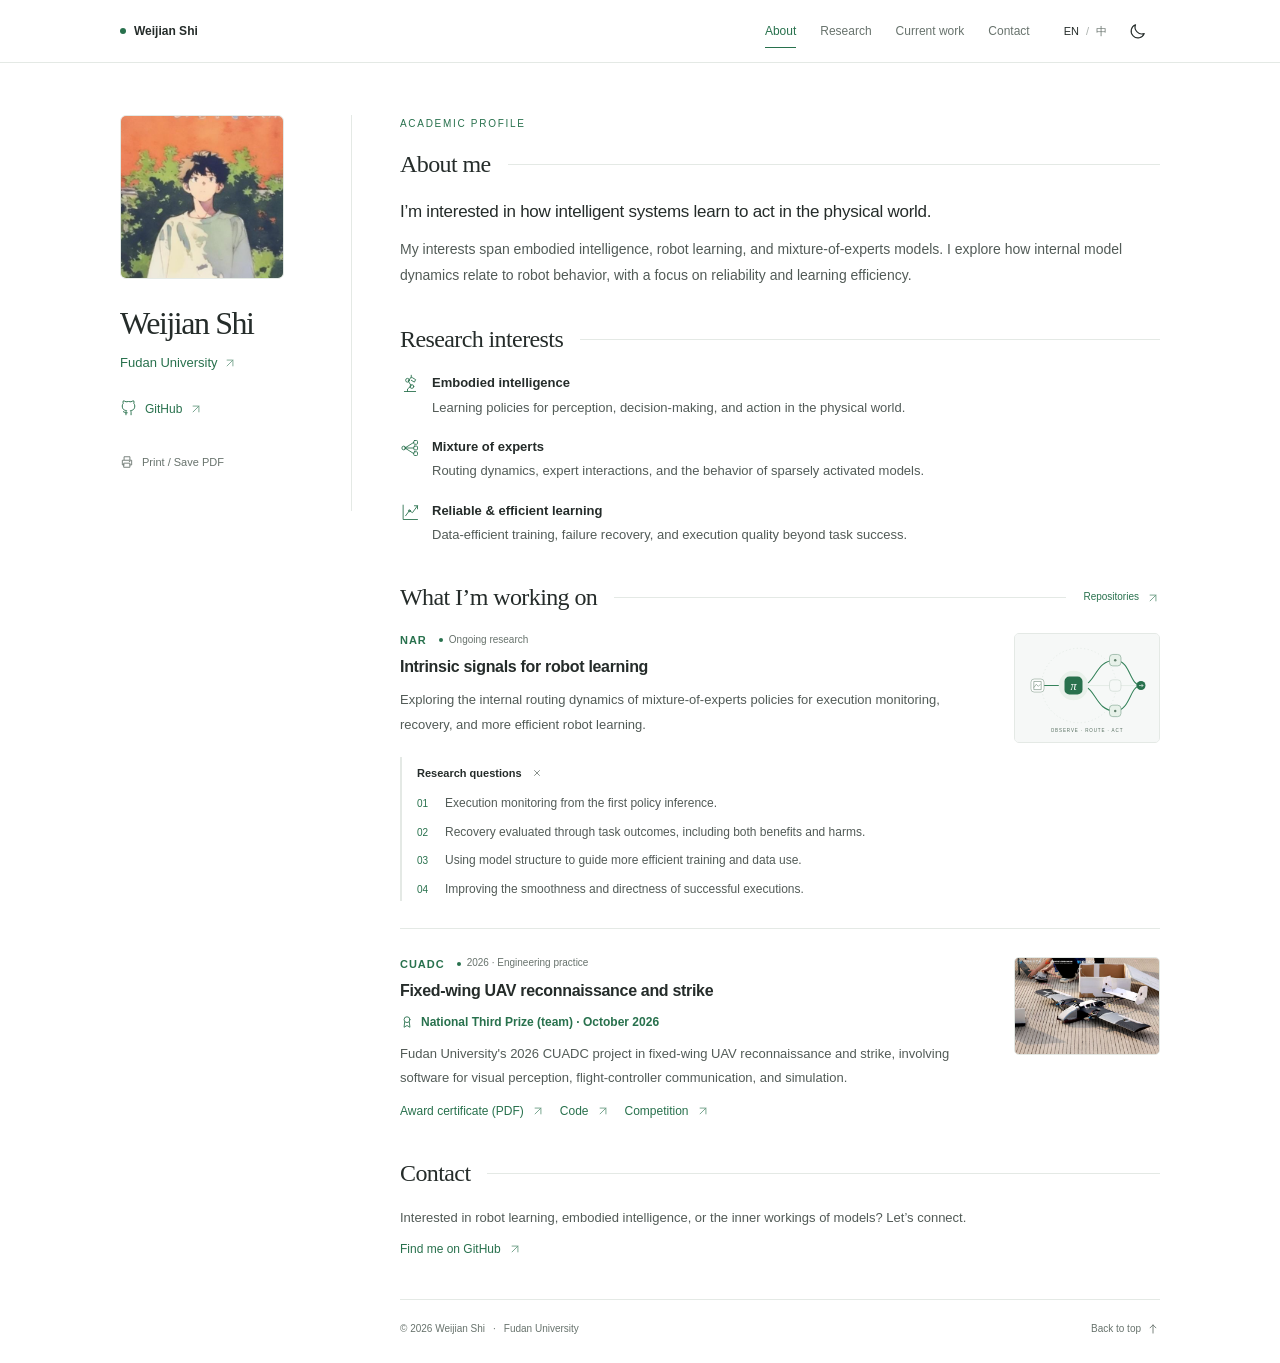
==== commit b0693ffa: "Add CUADC competition photo and national team award" ====
--- a/index.html
+++ b/index.html
@@ -32,6 +32,7 @@
     <symbol id="icon-plus" viewBox="0 0 24 24"><path d="M5 12h14m-7-7v14"/></symbol>
     <symbol id="icon-up" viewBox="0 0 24 24"><path d="M12 19V5m-5 5 5-5 5 5"/></symbol>
     <symbol id="icon-print" viewBox="0 0 24 24"><path d="M7 8V3h10v5M7 17H4V9h16v8h-3M7 14h10v7H7zM16 11h1"/></symbol>
+    <symbol id="icon-award" viewBox="0 0 24 24"><circle cx="12" cy="8" r="5"/><path d="m8 12-1 9 5-3 5 3-1-9"/></symbol>
   </svg>
   <header class="site-header">
     <div class="header-inner container">
@@ -88,7 +89,7 @@
       <section class="section" id="work" aria-labelledby="work-title">
         <div class="section-heading"><h2 id="work-title" data-en="What I’m working on" data-zh="我在做的事">What I’m working on</h2><span class="heading-rule" aria-hidden="true"></span><a class="text-link section-link" href="https://github.com/weijiansh1?tab=repositories" target="_blank" rel="noopener noreferrer"><span data-en="Repositories" data-zh="代码仓库">Repositories</span><svg class="icon small" aria-hidden="true"><use href="#icon-external"/></svg></a></div>
         <div class="projects-list"><article class="project"><div class="project-main"><div class="project-visual"><img class="" src="assets/nar-overview.svg" alt="Conceptual illustration of routing pathways in a robot policy" width="352" height="264" decoding="async" data-en="Conceptual illustration of routing pathways in a robot policy" data-zh="机器人策略中路由路径的概念示意图" data-translate-attribute="alt" loading="lazy"></div><div class="project-content"><div class="project-meta"><span class="project-name">NAR</span><span class="project-status" data-en="Ongoing research" data-zh="进行中的研究">Ongoing research</span></div><h3 data-en="Intrinsic signals for robot learning" data-zh="面向机器人学习的内在信号">Intrinsic signals for robot learning</h3><p data-en="Exploring the internal routing dynamics of mixture-of-experts policies for execution monitoring, recovery, and more efficient robot learning." data-zh="探索混合专家策略的内部路由动态，研究其在执行监测、失败恢复与高效机器人学习中的作用。">Exploring the internal routing dynamics of mixture-of-experts policies for execution monitoring, recovery, and more efficient robot learning.</p></div></div><details class="project-details" open><summary><span data-en="Research questions" data-zh="研究问题">Research questions</span><svg class="icon" aria-hidden="true"><use href="#icon-plus"/></svg></summary><ol role="list"><li><span class="question-number" aria-hidden="true">01</span><span data-en="Execution monitoring from the first policy inference." data-zh="从第一次策略推理开始进行执行监测。">Execution monitoring from the first policy inference.</span></li><li><span class="question-number" aria-hidden="true">02</span><span data-en="Recovery evaluated through task outcomes, including both benefits and harms." data-zh="通过任务结果评估恢复操作，同时考察收益与损害。">Recovery evaluated through task outcomes, including both benefits and harms.</span></li><li><span class="question-number" aria-hidden="true">03</span><span data-en="Using model structure to guide more efficient training and data use." data-zh="利用模型结构探索更高效的训练与数据利用方式。">Using model structure to guide more efficient training and data use.</span></li><li><span class="question-number" aria-hidden="true">04</span><span data-en="Improving the smoothness and directness of successful executions." data-zh="提升成功执行过程的流畅性，减少不必要的动作。">Improving the smoothness and directness of successful executions.</span></li></ol></details></article>
-<article class="project"><div class="project-main"><div class="project-visual"><img class="" src="assets/cuadc-overview.svg" alt="Conceptual illustration of a fixed-wing UAV" width="352" height="264" decoding="async" data-en="Conceptual illustration of a fixed-wing UAV" data-zh="固定翼无人机概念插图" data-translate-attribute="alt" loading="lazy"></div><div class="project-content"><div class="project-meta"><span class="project-name">CUADC</span><span class="project-status" data-en="2026 · Engineering practice" data-zh="2026 · 工程实践">2026 · Engineering practice</span></div><h3 data-en="Fixed-wing UAV reconnaissance and strike" data-zh="固定翼无人机侦察与打击">Fixed-wing UAV reconnaissance and strike</h3><p data-en="Fudan University&#x27;s 2026 CUADC project in fixed-wing UAV reconnaissance and strike, involving software for visual perception, flight-controller communication, and simulation." data-zh="复旦大学 2026 年中国大学生飞行器设计创新大赛“固定翼无人机侦察与打击”项目，涉及视觉感知、飞控通信与仿真等算法及软件工作。">Fudan University&#x27;s 2026 CUADC project in fixed-wing UAV reconnaissance and strike, involving software for visual perception, flight-controller communication, and simulation.</p><div class="project-links"><a class="text-link" href="https://github.com/weijiansh1/Fixd-wing-RSI" target="_blank" rel="noopener noreferrer"><span data-en="Code" data-zh="代码">Code</span><svg class="icon small" aria-hidden="true"><use href="#icon-external"/></svg></a><a class="text-link" href="https://cuadc.cn/" target="_blank" rel="noopener noreferrer"><span data-en="Competition" data-zh="赛事介绍">Competition</span><svg class="icon small" aria-hidden="true"><use href="#icon-external"/></svg></a></div></div></div></article></div>
+<article class="project"><div class="project-main"><div class="project-visual"><a class="project-image-link" href="assets/cuadc-2026.jpg" target="_blank" rel="noopener noreferrer"><img class="" src="assets/cuadc-2026.jpg" alt="The fixed-wing UAV at the CUADC 2026 competition site" width="1920" height="1280" decoding="async" data-en="The fixed-wing UAV at the CUADC 2026 competition site" data-zh="2026 年 CUADC 比赛现场的固定翼无人机" data-translate-attribute="alt" loading="lazy"></a></div><div class="project-content"><div class="project-meta"><span class="project-name">CUADC</span><span class="project-status" data-en="2026 · Engineering practice" data-zh="2026 · 工程实践">2026 · Engineering practice</span></div><h3 data-en="Fixed-wing UAV reconnaissance and strike" data-zh="固定翼无人机侦察与打击">Fixed-wing UAV reconnaissance and strike</h3><p class="project-award"><svg class="icon small" aria-hidden="true"><use href="#icon-award"/></svg><span data-en="National Third Prize (team) · October 2026" data-zh="全国三等奖（团队）· 2026 年 10 月">National Third Prize (team) · October 2026</span></p><p data-en="Fudan University&#x27;s 2026 CUADC project in fixed-wing UAV reconnaissance and strike, involving software for visual perception, flight-controller communication, and simulation." data-zh="复旦大学 2026 年中国大学生飞行器设计创新大赛“固定翼无人机侦察与打击”项目，涉及视觉感知、飞控通信与仿真等算法及软件工作。">Fudan University&#x27;s 2026 CUADC project in fixed-wing UAV reconnaissance and strike, involving software for visual perception, flight-controller communication, and simulation.</p><div class="project-links"><a class="text-link" href="assets/cuadc-2026-certificate.pdf" target="_blank" rel="noopener noreferrer"><span data-en="Award certificate (PDF)" data-zh="获奖证书（PDF）">Award certificate (PDF)</span><svg class="icon small" aria-hidden="true"><use href="#icon-external"/></svg></a><a class="text-link" href="https://github.com/weijiansh1/Fixd-wing-RSI" target="_blank" rel="noopener noreferrer"><span data-en="Code" data-zh="代码">Code</span><svg class="icon small" aria-hidden="true"><use href="#icon-external"/></svg></a><a class="text-link" href="https://cuadc.cn/" target="_blank" rel="noopener noreferrer"><span data-en="Competition" data-zh="赛事介绍">Competition</span><svg class="icon small" aria-hidden="true"><use href="#icon-external"/></svg></a></div></div></div></article></div>
       </section>
 
       <section class="section contact-section" id="contact" aria-labelledby="contact-title">
--- a/assets/resume.css
+++ b/assets/resume.css
@@ -106,6 +106,9 @@
 .project-content { grid-column: 1; grid-row: 1; }
 .project-visual { display: grid; place-items: center; grid-column: 2; grid-row: 1; margin-top: 3px; min-height: 109px; border: 1px solid var(--line); border-radius: 5px; overflow: hidden; background: var(--soft); }
 .project-visual img { display: block; width: 100%; height: auto; object-fit: contain; }
+.project-visual:has(.project-image-link) { min-height: 0; }
+.project-image-link { display: block; width: 100%; cursor: zoom-in; }
+.project-image-link:focus-visible { outline-offset: -3px; }
 .project-wordmark { font: 27px var(--serif); color: var(--accent); }
 .project-meta { display: flex; flex-wrap: wrap; align-items: center; gap: 12px; margin-bottom: 5px; }
 .project-name { color: var(--accent); font-size: 11px; font-weight: 650; letter-spacing: .09em; }
@@ -113,6 +116,8 @@
 .project-status::before { content: ''; width: 4px; height: 4px; border-radius: 50%; background: var(--accent); }
 .project h3 { margin: 0 0 9px; font-size: 16px; font-weight: 600; line-height: 1.5; letter-spacing: -.02em; }
 .project p { margin: 0; color: var(--body); font-size: 13px; line-height: 1.85; }
+.project .project-award { display: flex; align-items: flex-start; gap: 7px; margin: 0 0 10px; color: var(--accent); font-size: 12px; font-weight: 550; line-height: 1.7; }
+.project-award .icon { margin-top: 3px; }
 .project-details { margin-top: 14px; padding-left: 15px; border-left: 2px solid var(--line); }
 .project-details summary { display: flex; align-items: center; gap: 9px; width: fit-content; min-height: 32px; color: var(--ink); font-size: 11px; font-weight: 550; cursor: pointer; list-style: none; }
 .project-details summary::-webkit-details-marker { display: none; }
@@ -238,6 +243,8 @@
   .project-meta { gap: 9px; }
   .project-name, .project-status { font-size: 8px; }
   .project h3 { font-size: 12px; }
+  .project .project-award { font-size: 9px; margin-bottom: 7px; }
+  .project-award .icon { width: 11px; height: 11px; margin-top: 2px; }
   .project-details { margin-top: 9px; padding-left: 10px; }
   .project-details summary { min-height: 25px; font-size: 9px; }
   .project-details ol { gap: 4px; }
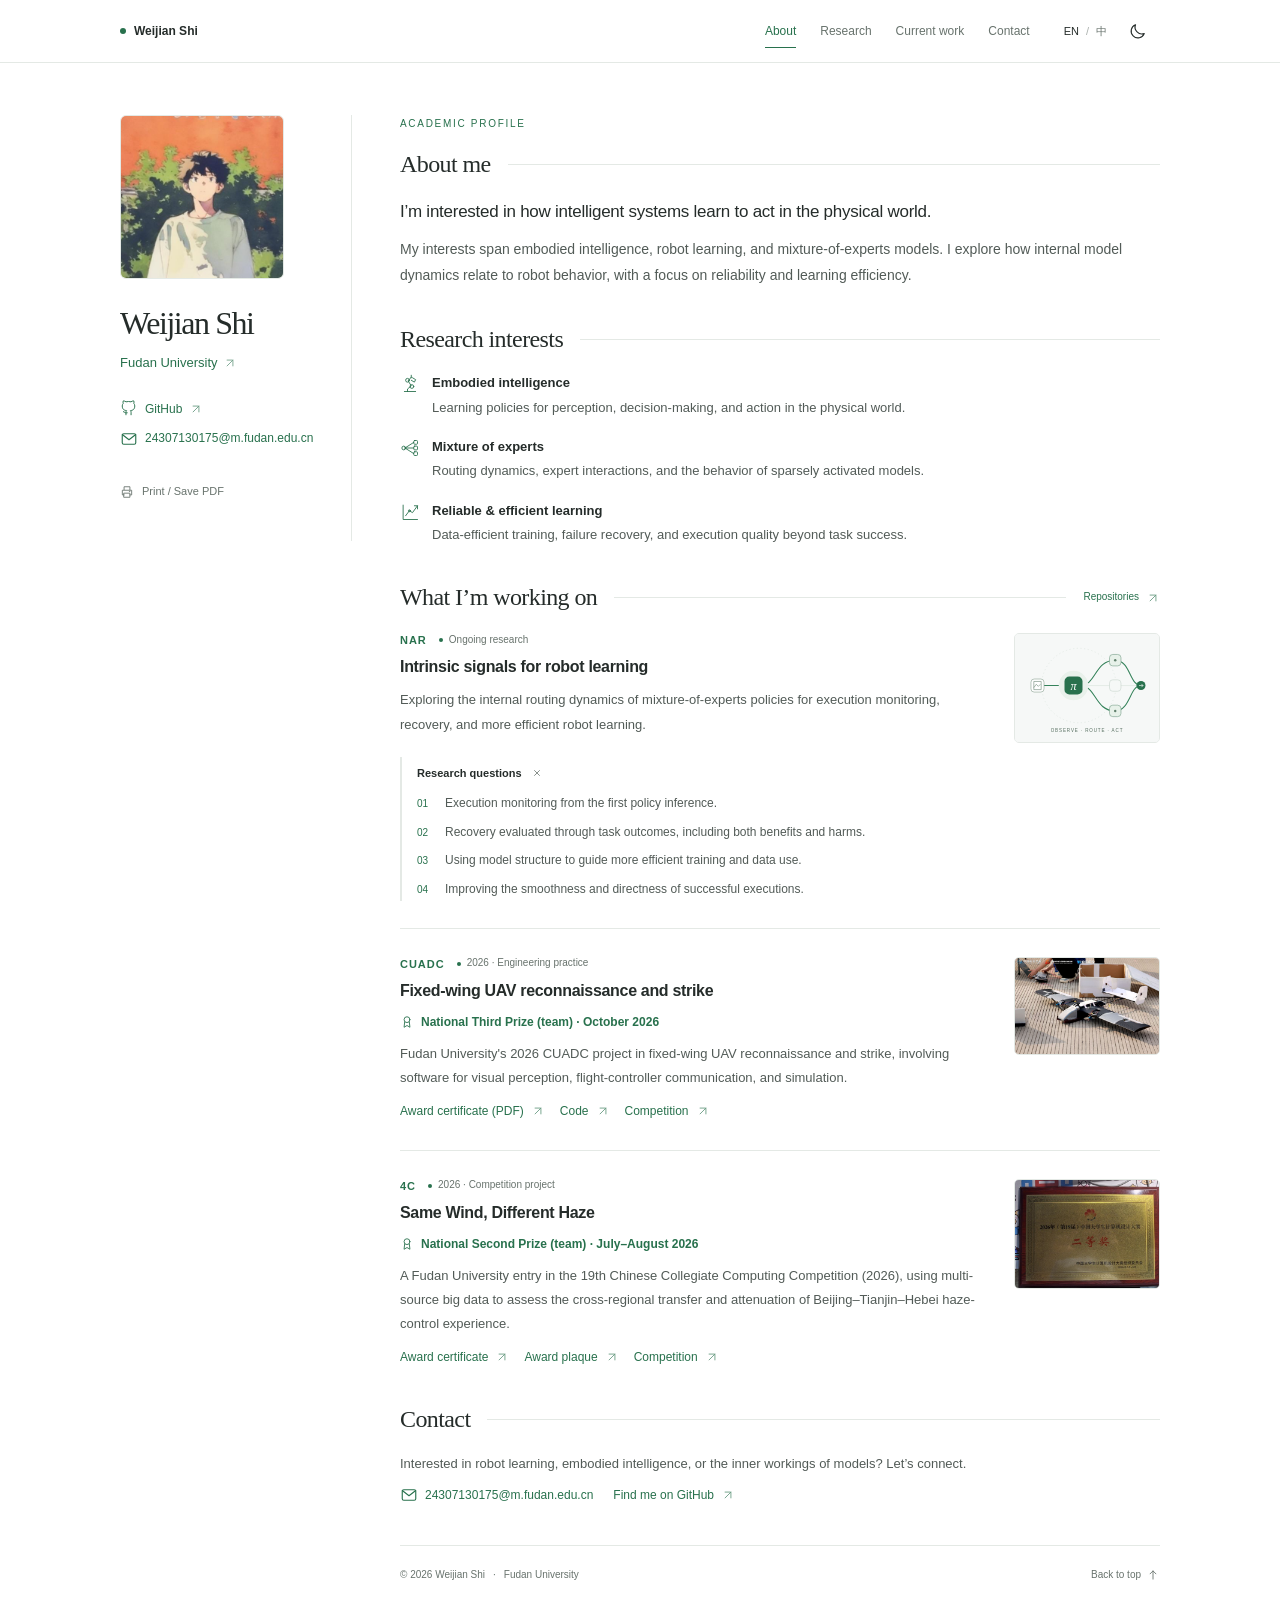
==== commit fc23ada4: "Add 4C national second prize and Fudan email" ====
--- a/index.html
+++ b/index.html
@@ -66,7 +66,7 @@
         <a class="affiliation" href="https://www.fudan.edu.cn/" target="_blank" rel="noopener noreferrer"><span data-en="Fudan University" data-zh="复旦大学">Fudan University</span><svg class="icon small" aria-hidden="true"><use href="#icon-external"/></svg></a>
         <div class="profile-links">
           <a class="text-link" href="https://github.com/weijiansh1" target="_blank" rel="noopener noreferrer"><svg class="icon" aria-hidden="true"><use href="#icon-github"/></svg>GitHub<svg class="icon small" aria-hidden="true"><use href="#icon-external"/></svg></a>
-
+          <a class="text-link" href="mailto:24307130175@m.fudan.edu.cn"><svg class="icon" aria-hidden="true"><use href="#icon-mail"/></svg>24307130175@<wbr>m.fudan.edu.cn</a>
 
 
         </div>
@@ -89,13 +89,14 @@
       <section class="section" id="work" aria-labelledby="work-title">
         <div class="section-heading"><h2 id="work-title" data-en="What I’m working on" data-zh="我在做的事">What I’m working on</h2><span class="heading-rule" aria-hidden="true"></span><a class="text-link section-link" href="https://github.com/weijiansh1?tab=repositories" target="_blank" rel="noopener noreferrer"><span data-en="Repositories" data-zh="代码仓库">Repositories</span><svg class="icon small" aria-hidden="true"><use href="#icon-external"/></svg></a></div>
         <div class="projects-list"><article class="project"><div class="project-main"><div class="project-visual"><img class="" src="assets/nar-overview.svg" alt="Conceptual illustration of routing pathways in a robot policy" width="352" height="264" decoding="async" data-en="Conceptual illustration of routing pathways in a robot policy" data-zh="机器人策略中路由路径的概念示意图" data-translate-attribute="alt" loading="lazy"></div><div class="project-content"><div class="project-meta"><span class="project-name">NAR</span><span class="project-status" data-en="Ongoing research" data-zh="进行中的研究">Ongoing research</span></div><h3 data-en="Intrinsic signals for robot learning" data-zh="面向机器人学习的内在信号">Intrinsic signals for robot learning</h3><p data-en="Exploring the internal routing dynamics of mixture-of-experts policies for execution monitoring, recovery, and more efficient robot learning." data-zh="探索混合专家策略的内部路由动态，研究其在执行监测、失败恢复与高效机器人学习中的作用。">Exploring the internal routing dynamics of mixture-of-experts policies for execution monitoring, recovery, and more efficient robot learning.</p></div></div><details class="project-details" open><summary><span data-en="Research questions" data-zh="研究问题">Research questions</span><svg class="icon" aria-hidden="true"><use href="#icon-plus"/></svg></summary><ol role="list"><li><span class="question-number" aria-hidden="true">01</span><span data-en="Execution monitoring from the first policy inference." data-zh="从第一次策略推理开始进行执行监测。">Execution monitoring from the first policy inference.</span></li><li><span class="question-number" aria-hidden="true">02</span><span data-en="Recovery evaluated through task outcomes, including both benefits and harms." data-zh="通过任务结果评估恢复操作，同时考察收益与损害。">Recovery evaluated through task outcomes, including both benefits and harms.</span></li><li><span class="question-number" aria-hidden="true">03</span><span data-en="Using model structure to guide more efficient training and data use." data-zh="利用模型结构探索更高效的训练与数据利用方式。">Using model structure to guide more efficient training and data use.</span></li><li><span class="question-number" aria-hidden="true">04</span><span data-en="Improving the smoothness and directness of successful executions." data-zh="提升成功执行过程的流畅性，减少不必要的动作。">Improving the smoothness and directness of successful executions.</span></li></ol></details></article>
-<article class="project"><div class="project-main"><div class="project-visual"><a class="project-image-link" href="assets/cuadc-2026.jpg" target="_blank" rel="noopener noreferrer"><img class="" src="assets/cuadc-2026.jpg" alt="The fixed-wing UAV at the CUADC 2026 competition site" width="1920" height="1280" decoding="async" data-en="The fixed-wing UAV at the CUADC 2026 competition site" data-zh="2026 年 CUADC 比赛现场的固定翼无人机" data-translate-attribute="alt" loading="lazy"></a></div><div class="project-content"><div class="project-meta"><span class="project-name">CUADC</span><span class="project-status" data-en="2026 · Engineering practice" data-zh="2026 · 工程实践">2026 · Engineering practice</span></div><h3 data-en="Fixed-wing UAV reconnaissance and strike" data-zh="固定翼无人机侦察与打击">Fixed-wing UAV reconnaissance and strike</h3><p class="project-award"><svg class="icon small" aria-hidden="true"><use href="#icon-award"/></svg><span data-en="National Third Prize (team) · October 2026" data-zh="全国三等奖（团队）· 2026 年 10 月">National Third Prize (team) · October 2026</span></p><p data-en="Fudan University&#x27;s 2026 CUADC project in fixed-wing UAV reconnaissance and strike, involving software for visual perception, flight-controller communication, and simulation." data-zh="复旦大学 2026 年中国大学生飞行器设计创新大赛“固定翼无人机侦察与打击”项目，涉及视觉感知、飞控通信与仿真等算法及软件工作。">Fudan University&#x27;s 2026 CUADC project in fixed-wing UAV reconnaissance and strike, involving software for visual perception, flight-controller communication, and simulation.</p><div class="project-links"><a class="text-link" href="assets/cuadc-2026-certificate.pdf" target="_blank" rel="noopener noreferrer"><span data-en="Award certificate (PDF)" data-zh="获奖证书（PDF）">Award certificate (PDF)</span><svg class="icon small" aria-hidden="true"><use href="#icon-external"/></svg></a><a class="text-link" href="https://github.com/weijiansh1/Fixd-wing-RSI" target="_blank" rel="noopener noreferrer"><span data-en="Code" data-zh="代码">Code</span><svg class="icon small" aria-hidden="true"><use href="#icon-external"/></svg></a><a class="text-link" href="https://cuadc.cn/" target="_blank" rel="noopener noreferrer"><span data-en="Competition" data-zh="赛事介绍">Competition</span><svg class="icon small" aria-hidden="true"><use href="#icon-external"/></svg></a></div></div></div></article></div>
+<article class="project"><div class="project-main"><div class="project-visual"><a class="project-image-link" href="assets/cuadc-2026.jpg" target="_blank" rel="noopener noreferrer"><img class="" src="assets/cuadc-2026.jpg" alt="The fixed-wing UAV at the CUADC 2026 competition site" width="1920" height="1280" decoding="async" data-en="The fixed-wing UAV at the CUADC 2026 competition site" data-zh="2026 年 CUADC 比赛现场的固定翼无人机" data-translate-attribute="alt" loading="lazy"></a></div><div class="project-content"><div class="project-meta"><span class="project-name">CUADC</span><span class="project-status" data-en="2026 · Engineering practice" data-zh="2026 · 工程实践">2026 · Engineering practice</span></div><h3 data-en="Fixed-wing UAV reconnaissance and strike" data-zh="固定翼无人机侦察与打击">Fixed-wing UAV reconnaissance and strike</h3><p class="project-award"><svg class="icon small" aria-hidden="true"><use href="#icon-award"/></svg><span data-en="National Third Prize (team) · October 2026" data-zh="全国三等奖（团队）· 2026 年 10 月">National Third Prize (team) · October 2026</span></p><p data-en="Fudan University&#x27;s 2026 CUADC project in fixed-wing UAV reconnaissance and strike, involving software for visual perception, flight-controller communication, and simulation." data-zh="复旦大学 2026 年中国大学生飞行器设计创新大赛“固定翼无人机侦察与打击”项目，涉及视觉感知、飞控通信与仿真等算法及软件工作。">Fudan University&#x27;s 2026 CUADC project in fixed-wing UAV reconnaissance and strike, involving software for visual perception, flight-controller communication, and simulation.</p><div class="project-links"><a class="text-link" href="assets/cuadc-2026-certificate.pdf" target="_blank" rel="noopener noreferrer"><span data-en="Award certificate (PDF)" data-zh="获奖证书（PDF）">Award certificate (PDF)</span><svg class="icon small" aria-hidden="true"><use href="#icon-external"/></svg></a><a class="text-link" href="https://github.com/weijiansh1/Fixd-wing-RSI" target="_blank" rel="noopener noreferrer"><span data-en="Code" data-zh="代码">Code</span><svg class="icon small" aria-hidden="true"><use href="#icon-external"/></svg></a><a class="text-link" href="https://cuadc.cn/" target="_blank" rel="noopener noreferrer"><span data-en="Competition" data-zh="赛事介绍">Competition</span><svg class="icon small" aria-hidden="true"><use href="#icon-external"/></svg></a></div></div></div></article>
+<article class="project"><div class="project-main"><div class="project-visual"><a class="project-image-link" href="assets/4c-2026-award.jpg" target="_blank" rel="noopener noreferrer"><img class="" src="assets/4c-2026-award-thumbnail.jpg" alt="National Second Prize award plaque from the 2026 Chinese Collegiate Computing Competition" width="480" height="360" decoding="async" data-en="National Second Prize award plaque from the 2026 Chinese Collegiate Computing Competition" data-zh="2026 年中国大学生计算机设计大赛全国二等奖奖牌" data-translate-attribute="alt" loading="lazy"></a></div><div class="project-content"><div class="project-meta"><span class="project-name">4C</span><span class="project-status" data-en="2026 · Competition project" data-zh="2026 · 竞赛项目">2026 · Competition project</span></div><h3 data-en="Same Wind, Different Haze" data-zh="同样的风，不同的霾">Same Wind, Different Haze</h3><p class="project-award"><svg class="icon small" aria-hidden="true"><use href="#icon-award"/></svg><span data-en="National Second Prize (team) · July–August 2026" data-zh="全国二等奖（团队）· 2026 年 7–8 月">National Second Prize (team) · July–August 2026</span></p><p data-en="A Fudan University entry in the 19th Chinese Collegiate Computing Competition (2026), using multi-source big data to assess the cross-regional transfer and attenuation of Beijing–Tianjin–Hebei haze-control experience." data-zh="复旦大学 2026 年（第 19 届）中国大学生计算机设计大赛参赛作品。基于多源大数据，评估京津冀治霾经验的跨区域迁移与衰减。">A Fudan University entry in the 19th Chinese Collegiate Computing Competition (2026), using multi-source big data to assess the cross-regional transfer and attenuation of Beijing–Tianjin–Hebei haze-control experience.</p><div class="project-links"><a class="text-link" href="assets/4c-2026-certificate.jpg" target="_blank" rel="noopener noreferrer"><span data-en="Award certificate" data-zh="获奖证书">Award certificate</span><svg class="icon small" aria-hidden="true"><use href="#icon-external"/></svg></a><a class="text-link" href="assets/4c-2026-award.jpg" target="_blank" rel="noopener noreferrer"><span data-en="Award plaque" data-zh="奖牌照片">Award plaque</span><svg class="icon small" aria-hidden="true"><use href="#icon-external"/></svg></a><a class="text-link" href="https://jsjds.blcu.edu.cn/index.htm" target="_blank" rel="noopener noreferrer"><span data-en="Competition" data-zh="赛事介绍">Competition</span><svg class="icon small" aria-hidden="true"><use href="#icon-external"/></svg></a></div></div></div></article></div>
       </section>
 
       <section class="section contact-section" id="contact" aria-labelledby="contact-title">
         <div class="section-heading"><h2 id="contact-title" data-en="Contact" data-zh="联系我">Contact</h2><span class="heading-rule" aria-hidden="true"></span></div>
         <p class="contact-copy"><span data-en="Interested in robot learning, embodied intelligence, or the inner workings of models? Let’s connect." data-zh="如果你也关注机器人学习、具身智能，或模型内部的工作机制，欢迎交流。">Interested in robot learning, embodied intelligence, or the inner workings of models? Let’s connect.</span></p>
-        <div class="contact-links"><a class="text-link" href="https://github.com/weijiansh1" target="_blank" rel="noopener noreferrer"><span data-en="Find me on GitHub" data-zh="在 GitHub 上找到我">Find me on GitHub</span><svg class="icon small" aria-hidden="true"><use href="#icon-external"/></svg></a></div>
+        <div class="contact-links"><a class="text-link" href="mailto:24307130175@m.fudan.edu.cn"><svg class="icon" aria-hidden="true"><use href="#icon-mail"/></svg>24307130175@<wbr>m.fudan.edu.cn</a><a class="text-link" href="https://github.com/weijiansh1" target="_blank" rel="noopener noreferrer"><span data-en="Find me on GitHub" data-zh="在 GitHub 上找到我">Find me on GitHub</span><svg class="icon small" aria-hidden="true"><use href="#icon-external"/></svg></a></div>
       </section>
       <footer class="site-footer"><p>© 2026 Weijian Shi<span class="footer-dot">·</span><span data-en="Fudan University" data-zh="复旦大学">Fudan University</span></p><a class="back-top" href="#about"><span data-en="Back to top" data-zh="回到顶部">Back to top</span><svg class="icon small" aria-hidden="true"><use href="#icon-up"/></svg></a></footer>
     </main>
--- a/assets/resume.css
+++ b/assets/resume.css
@@ -218,8 +218,8 @@
 @page { size: A4; margin: 16mm; }
 @media print {
   :root, :root[data-theme="dark"] { color-scheme: light; --page: #fff; --ink: #252c2a; --body: #525b57; --muted: #68736d; --accent: #28714d; --line: #e4e9e5; --soft: #f6f8f7; }
-  body { font-size: 10px; }
-  .site-header, .print-button, .back-top, .section-link { display: none !important; }
+  body { font-size: 10px; line-height: 1.6; }
+  .site-header, .print-button, .back-top, .section-link, .skip-link { display: none !important; }
   .container { width: 100%; }
   .resume-layout { display: grid; grid-template-columns: 136px minmax(0, 1fr); gap: 25px; padding-top: 0; }
   .resume-sidebar, .resume-sidebar:has(.resume-portrait) { display: block; position: static; padding: 0 19px 20px 0; margin: 0; border-bottom: 0; border-right: 1px solid var(--line); }
@@ -229,14 +229,17 @@
   .profile-links { flex-direction: column; gap: 5px; margin-top: 13px; }
   .document-label { font-size: 8px; margin-bottom: 10px; }
   h2, [lang="zh-CN"] h2 { font-size: 18px; }
-  .section-heading { margin-bottom: 10px; }
-  .section + .section { margin-top: 22px; }
-  .profile-intro { font-size: 12px; margin-bottom: 9px; }
-  .profile-bio, .research-item p, .project p, .contact-copy { font-size: 10px; }
-  .research-list { gap: 11px; }
+  .section-heading { margin-bottom: 9px; }
+  .section + .section { margin-top: 16px; }
+  .profile-intro { font-size: 12px; line-height: 1.6; margin-bottom: 9px; }
+  .profile-bio, .research-item p, .project p, .contact-copy { font-size: 10px; line-height: 1.6; }
+  [lang="zh-CN"] .profile-bio, [lang="zh-CN"] .research-item p, [lang="zh-CN"] .project p { line-height: 1.6; }
+  .research-list { gap: 9px; }
   .research-item { grid-template-columns: 16px minmax(0, 1fr); column-gap: 7px; }
   .research-icon .icon { width: 15px; height: 15px; }
   .research-item h3 { font-size: 10px; }
+  .projects-list { gap: 10px; }
+  .project + .project { padding-top: 10px; }
   .project-main { grid-template-columns: minmax(0, 1fr) 88px; gap: 15px; }
   .project-content { display: block; grid-column: 1; grid-row: 1; }
   .project-visual { grid-column: 2; grid-row: 1; width: 88px; min-height: 66px; }
@@ -253,5 +256,5 @@
   .project, .publication, .research-item, .contact-section { break-inside: avoid; }
   .publication h3 { font-size: 11px; }
   .publication p, .publication-year { font-size: 9px; }
-  .site-footer { margin-top: 23px; padding-block: 13px 0; font-size: 8px; }
-}
+  .site-footer { margin-top: 12px; padding-block: 10px 0; font-size: 8px; }
+}
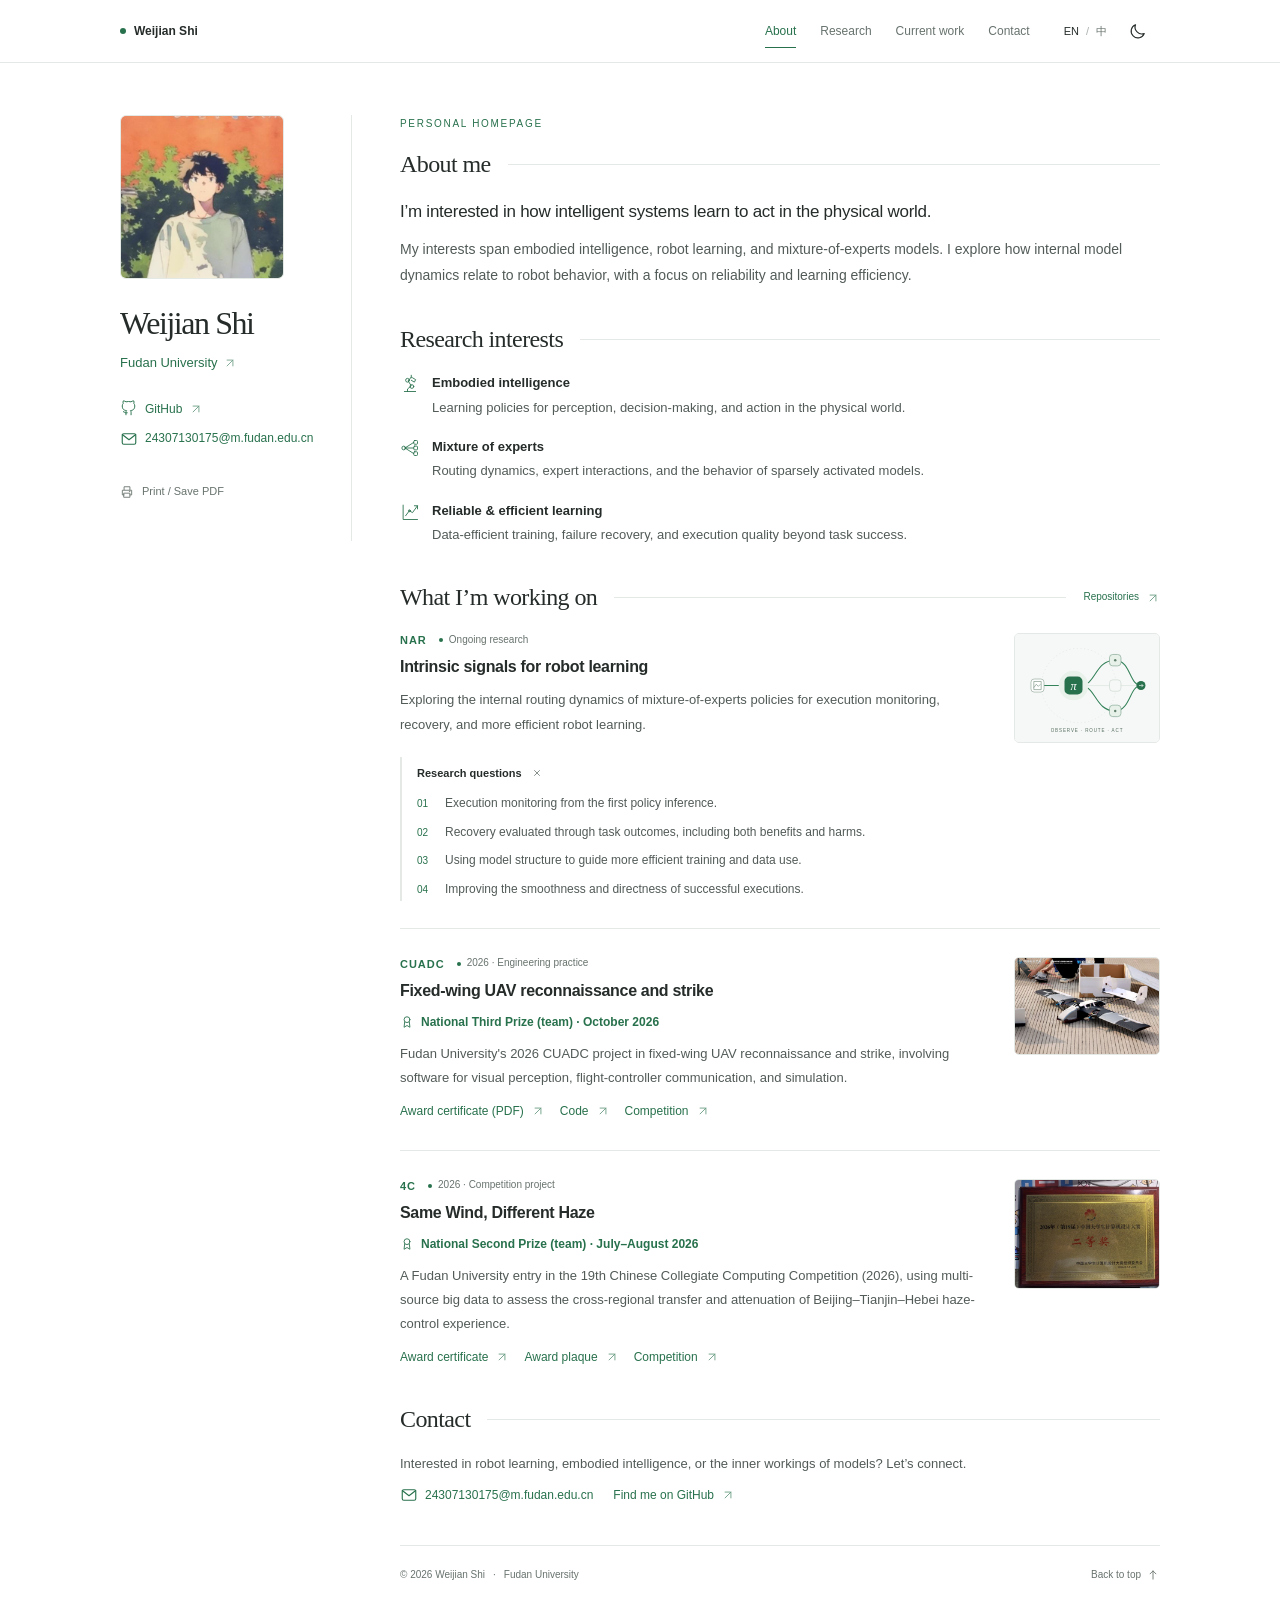
==== commit 12466a0f: "Present the site as a personal homepage" ====
--- a/index.html
+++ b/index.html
@@ -6,11 +6,11 @@
   <meta name="color-scheme" content="light dark">
   <meta name="theme-color" content="#ffffff">
   <title>Weijian Shi | Fudan University</title>
-  <meta name="description" content="Weijian Shi at Fudan University. Research interests in embodied intelligence, robot learning, and mixture-of-experts models." data-en="Weijian Shi at Fudan University. Research interests in embodied intelligence, robot learning, and mixture-of-experts models." data-zh="Weijian Shi，复旦大学。关注具身智能、机器人学习与混合专家模型。">
+  <meta name="description" content="Personal homepage of Weijian Shi at Fudan University, featuring interests, projects, and experiences." data-en="Personal homepage of Weijian Shi at Fudan University, featuring interests, projects, and experiences." data-zh="Weijian Shi，复旦大学。个人主页，记录我的兴趣、项目与经历。">
   <link rel="canonical" href="https://weijiansh1.github.io/weijianshi.github.io/">
   <meta property="og:type" content="website">
   <meta property="og:title" content="Weijian Shi | Fudan University">
-  <meta property="og:description" content="Weijian Shi at Fudan University. Research interests in embodied intelligence, robot learning, and mixture-of-experts models." data-en="Weijian Shi at Fudan University. Research interests in embodied intelligence, robot learning, and mixture-of-experts models." data-zh="Weijian Shi，复旦大学。关注具身智能、机器人学习与混合专家模型。">
+  <meta property="og:description" content="Personal homepage of Weijian Shi at Fudan University, featuring interests, projects, and experiences." data-en="Personal homepage of Weijian Shi at Fudan University, featuring interests, projects, and experiences." data-zh="Weijian Shi，复旦大学。个人主页，记录我的兴趣、项目与经历。">
   <meta property="og:url" content="https://weijiansh1.github.io/weijianshi.github.io/">
   <link rel="icon" type="image/svg+xml" href="assets/favicon.svg">
   <script src="assets/preferences.js"></script>
@@ -75,7 +75,7 @@
     </aside>
     <main id="main" class="resume-content">
       <section class="section about-section" id="about" aria-labelledby="about-title">
-        <p class="document-label" data-en="Academic profile" data-zh="学术简介">Academic profile</p>
+        <p class="document-label" data-en="Personal homepage" data-zh="个人主页">Personal homepage</p>
         <div class="section-heading"><h2 id="about-title" data-en="About me" data-zh="关于我">About me</h2><span class="heading-rule" aria-hidden="true"></span></div>
         <p class="profile-intro"><span data-en="I’m interested in how intelligent systems learn to act in the physical world." data-zh="我关注智能系统如何学习，并在真实的物理世界中行动。">I’m interested in how intelligent systems learn to act in the physical world.</span></p>
         <p class="profile-bio"><span data-en="My interests span embodied intelligence, robot learning, and mixture-of-experts models. I explore how internal model dynamics relate to robot behavior, with a focus on reliability and learning efficiency." data-zh="我的研究兴趣包括具身智能、机器人学习与混合专家模型。我关注模型内部动态与机器人行为之间的联系，并探索如何提升执行可靠性与学习效率。">My interests span embodied intelligence, robot learning, and mixture-of-experts models. I explore how internal model dynamics relate to robot behavior, with a focus on reliability and learning efficiency.</span></p>
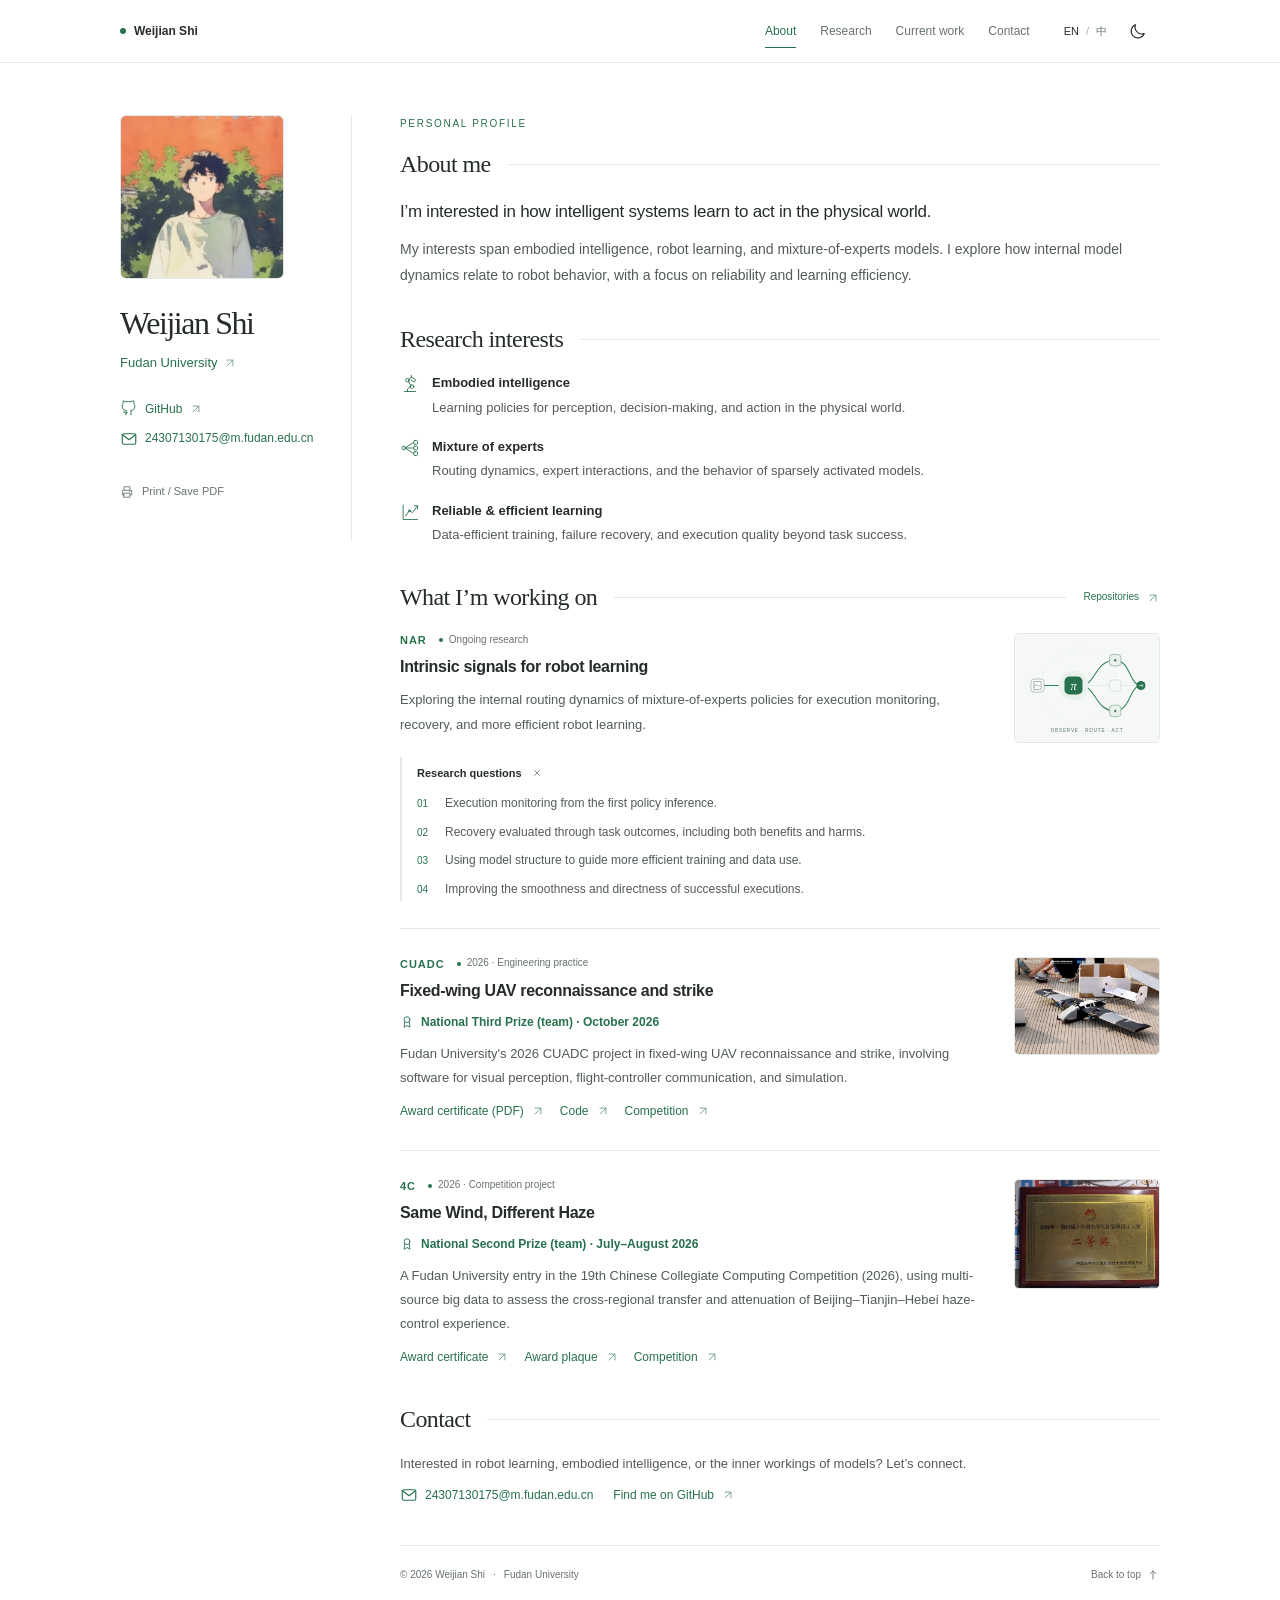
==== commit bf820a63: "Use personal profile as the introduction label" ====
--- a/index.html
+++ b/index.html
@@ -75,7 +75,7 @@
     </aside>
     <main id="main" class="resume-content">
       <section class="section about-section" id="about" aria-labelledby="about-title">
-        <p class="document-label" data-en="Personal homepage" data-zh="个人主页">Personal homepage</p>
+        <p class="document-label" data-en="Personal profile" data-zh="个人简介">Personal profile</p>
         <div class="section-heading"><h2 id="about-title" data-en="About me" data-zh="关于我">About me</h2><span class="heading-rule" aria-hidden="true"></span></div>
         <p class="profile-intro"><span data-en="I’m interested in how intelligent systems learn to act in the physical world." data-zh="我关注智能系统如何学习，并在真实的物理世界中行动。">I’m interested in how intelligent systems learn to act in the physical world.</span></p>
         <p class="profile-bio"><span data-en="My interests span embodied intelligence, robot learning, and mixture-of-experts models. I explore how internal model dynamics relate to robot behavior, with a focus on reliability and learning efficiency." data-zh="我的研究兴趣包括具身智能、机器人学习与混合专家模型。我关注模型内部动态与机器人行为之间的联系，并探索如何提升执行可靠性与学习效率。">My interests span embodied intelligence, robot learning, and mixture-of-experts models. I explore how internal model dynamics relate to robot behavior, with a focus on reliability and learning efficiency.</span></p>
